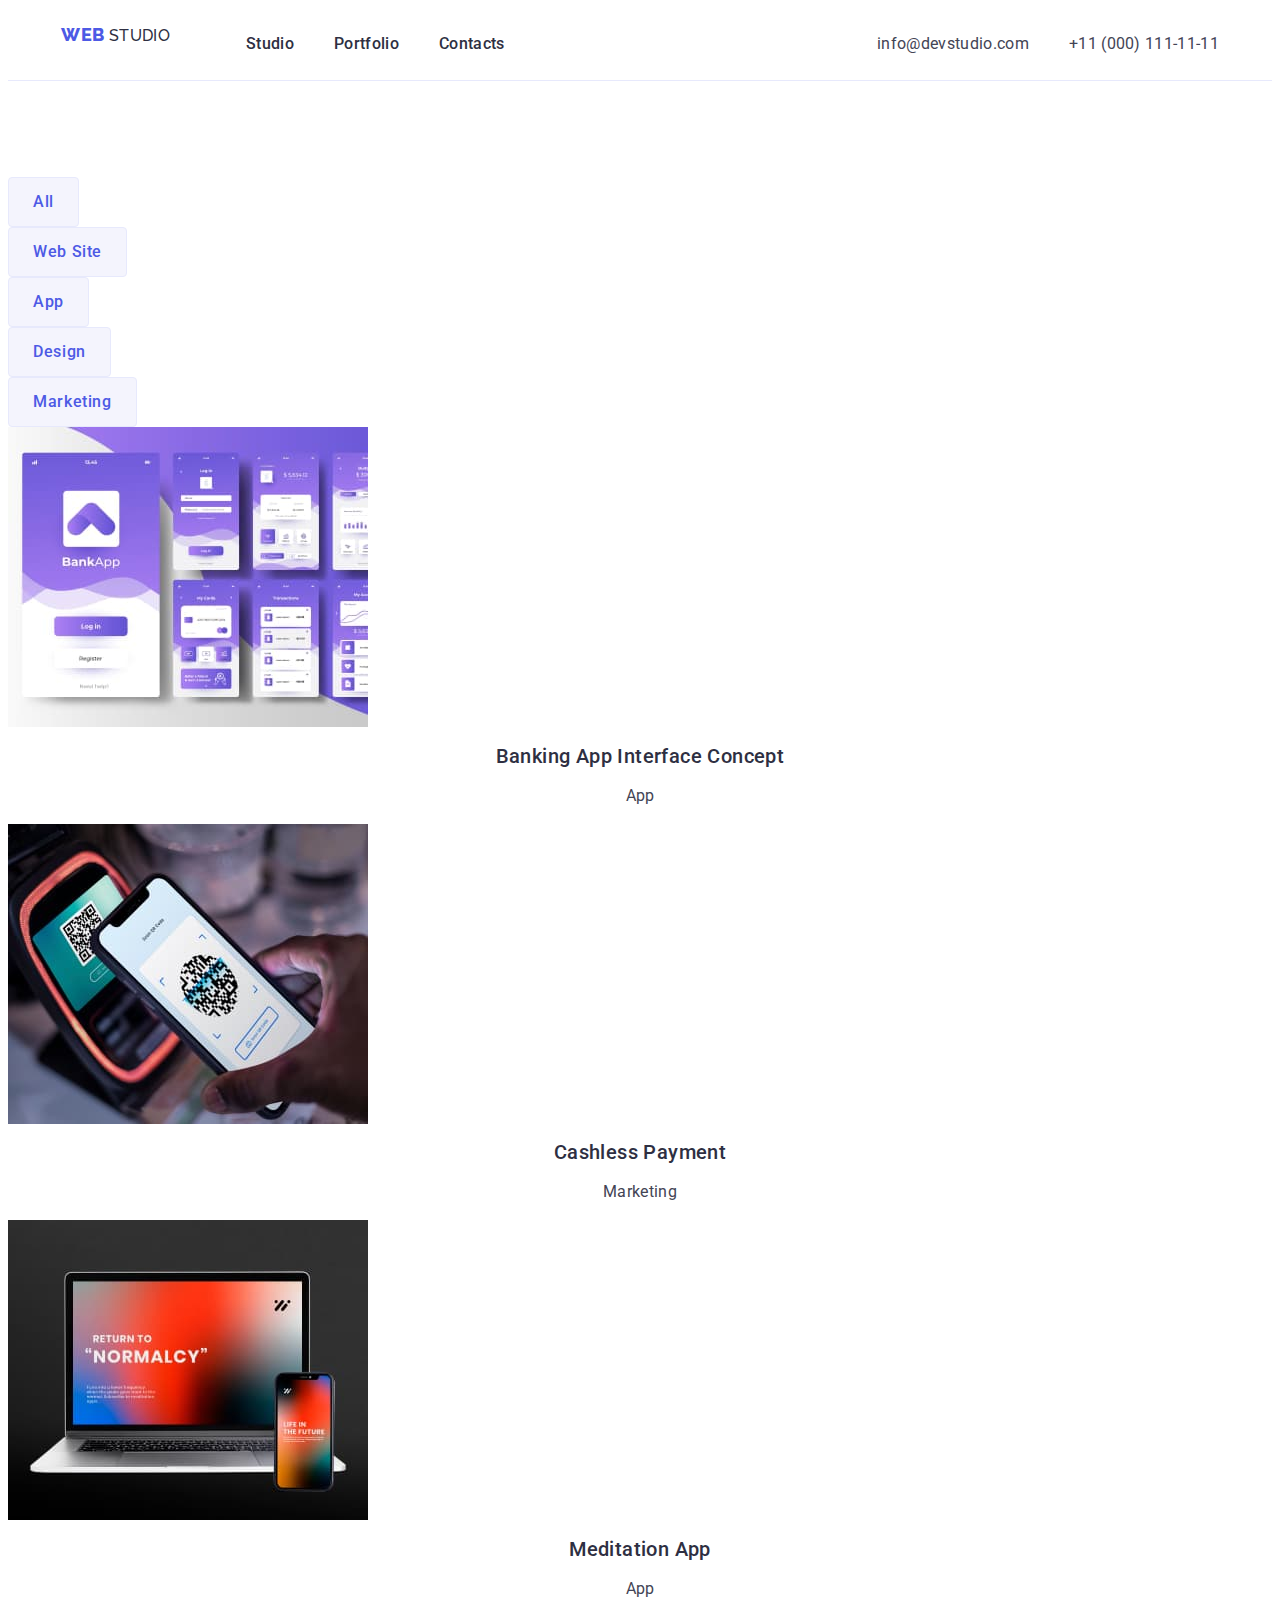
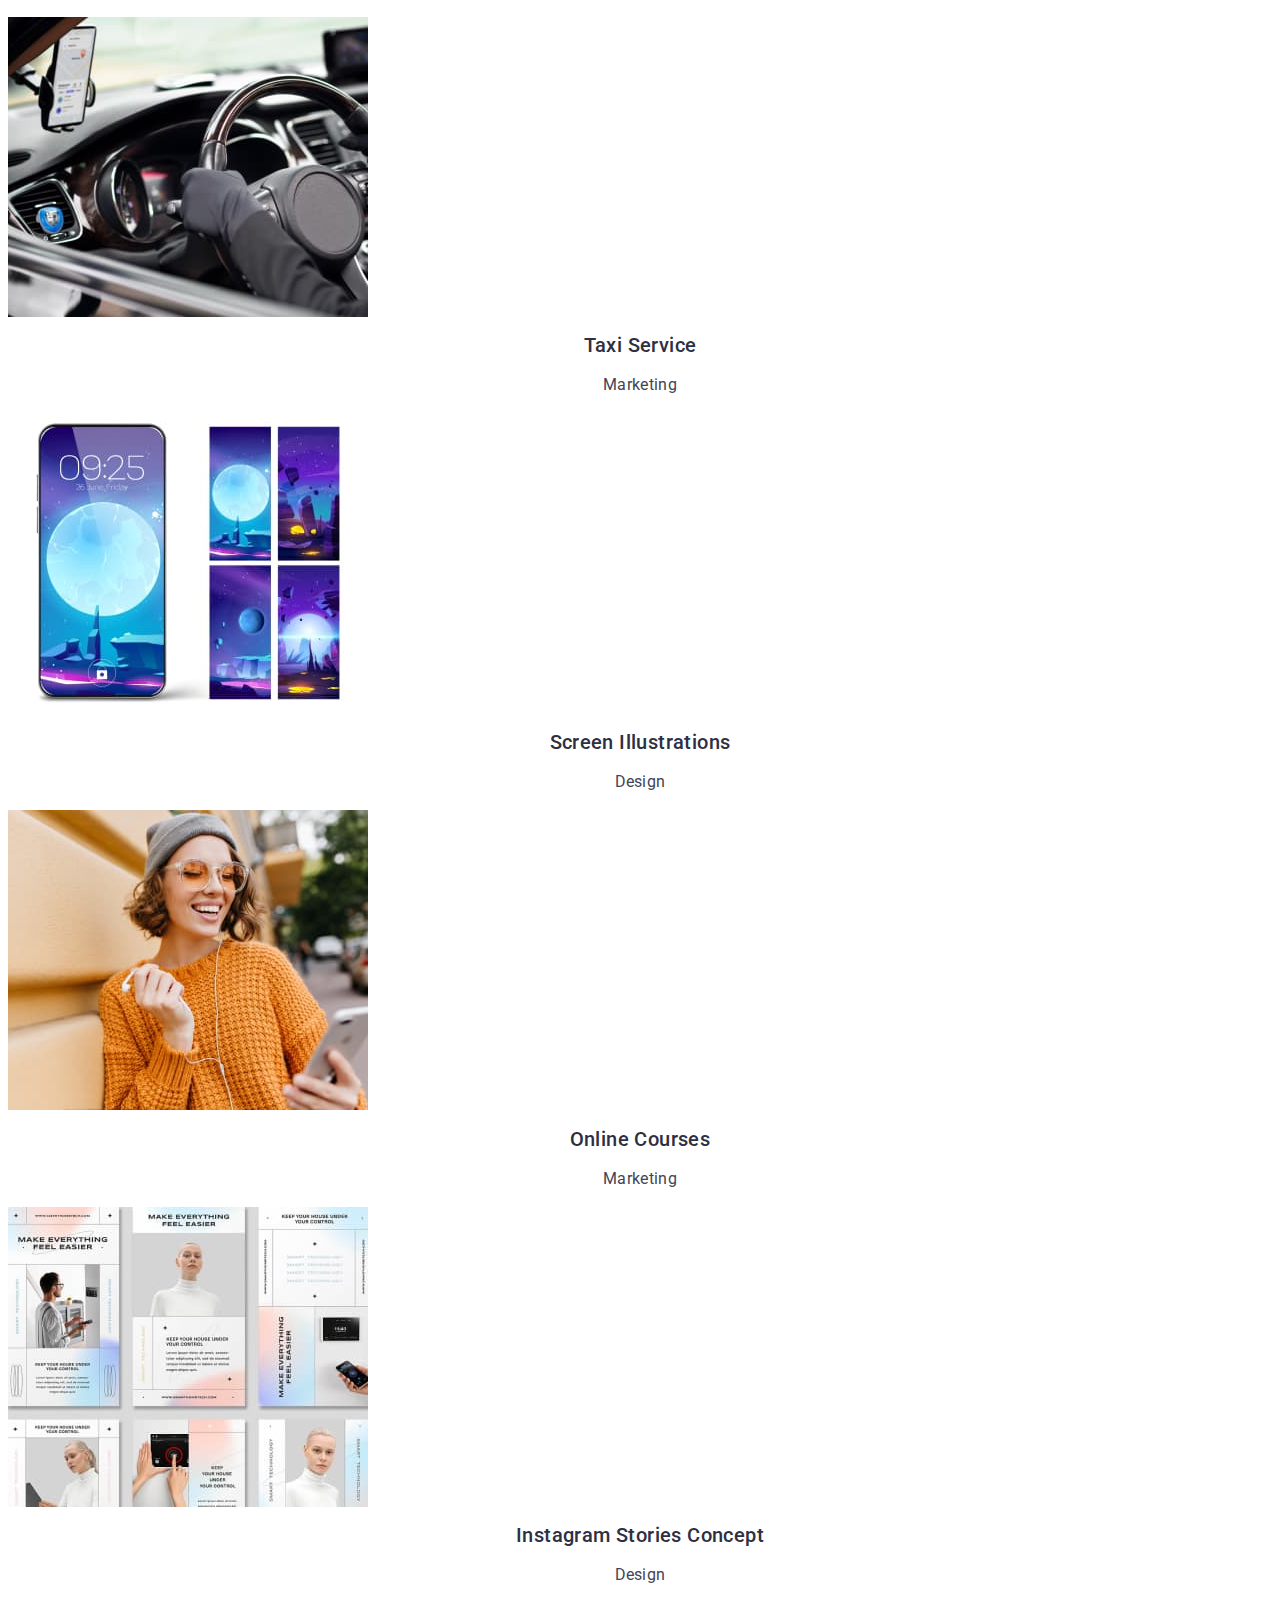
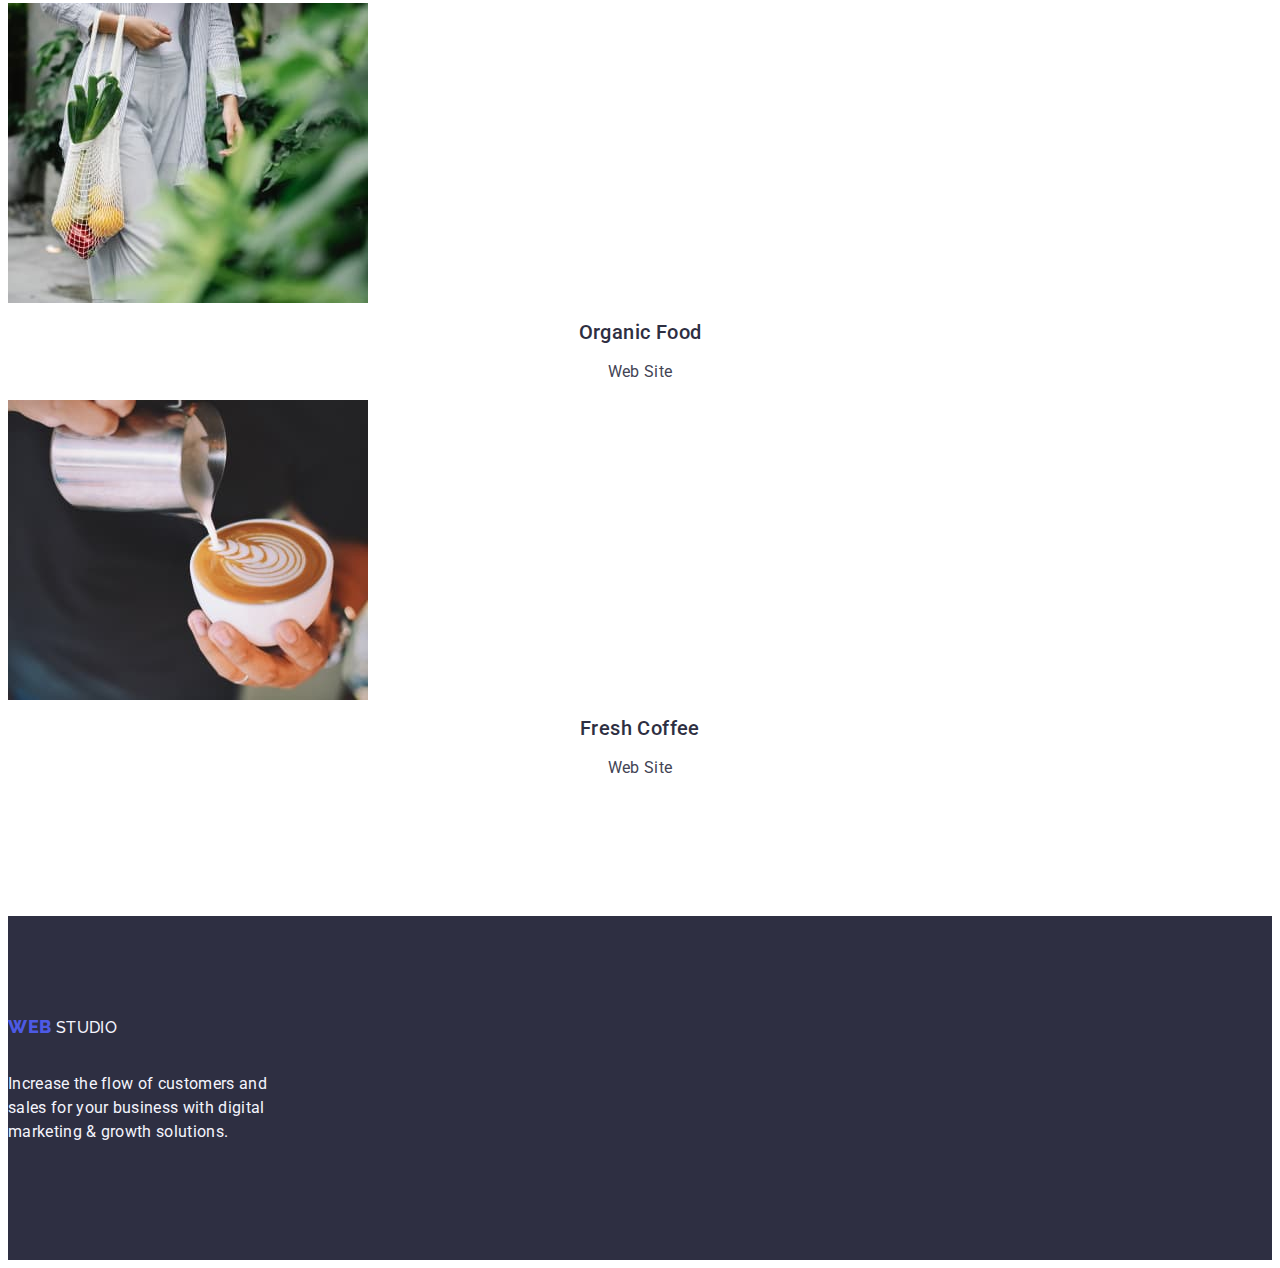
==== portfolio.html @ 2ec4ec60 "4" ====
<!DOCTYPE html>
<html lang="en">

<head>
    <meta charset="UTF-8">
    <meta name="viewport" content="width=device-width, initial-scale=1.0">
    <title>WebStudio</title>
    <link rel="preconnect" href="https://fonts.googleapis.com">
    <link rel="preconnect" href="https://fonts.gstatic.com" crossorigin>
    <link
        href="https://fonts.googleapis.com/css2?family=Raleway:wght@800&family=Roboto:wght@400;500;700;900&display=swap"
        rel="stylesheet">
        <link rel="stylesheet" href="https://cdnjs.cloudflare.com/ajax/libs/modern-normalize/2.0.0/modern-normalize.min.css"
            integrity="sha512-4xo8blKMVCiXpTaLzQSLSw3KFOVPWhm/TRtuPVc4WG6kUgjH6J03IBuG7JZPkcWMxJ5huwaBpOpnwYElP/m6wg=="
            crossorigin="anonymous" referrerpolicy="no-referrer" />
    <link rel="stylesheet" href="./css/styles.css">


</head>

<body>
<header class="header">
    <div class="div-container container">
        <nav class="header-nav">

            <a class="header-logo link" href="./index.html">Web
                <span class="studio">Studio</span>
            </a>

            <ul class="header-nav-mod list">
                <li class="header-nav-one">
                    <a class="header-ads link" href="./index.html">Studio</a>
                </li>
                <li class="header-nav-one">
                    <a class="header-ads link" href="./portfolio.html">Portfolio</a>
                </li>

                <li class="header-nav-one">
                    <a class="header-ads link" href="">Contacts</a>
                </li>
            </ul>
        </nav>

        <address class="header-address">
            <ul class="address-ul list">
                <li class="header-nav-mod list"><a class="contact link"
                        href="mailto:info@devstudio.com">info@devstudio.com</a>
                </li>
                <li class="header-nav-mod list"><a class="contact link" href="tel:+110001111111">+11 (000) 111-11-11</a>
                </li>
            </ul>
        </address>
    </div>
</header>
    <main>
        <section class="main-section">
            <div>
            <h1 class="visually-hidden">portfolio</h1>
            <ul class="section-ul-port list">
                <li><button  class="section-portfolio list" type="button">All</button></li>
                <li><button  class="section-portfolio list" type="button">Web Site</button></li>
                <li><button  class="section-portfolio list" type="button">App</button></li>
                <li><button  class="section-portfolio list" type="button">Design</button></li>
                <li><button  class="section-portfolio list" type="button">Marketing</button></li>
            </ul>
            <ul class="portfolio-ul-img list">
                <li class="portfolio-li">
                    <a class="portfolio-img-a link" href="#">
                        <img src="./images/BankingAppInterfaceConcept.jpg" alt="Banking App Interface Concept" width="360" height="300">
                        <h2 class="section-h-three">Banking App Interface Concept</h2>
                        <p class="section-p">App</p>
                    </a>
                </li>
                <li>
                    <a class="portfolio-img-a link" href="#">
                        <img src="./images/CashlessPayment.jpg" alt="Cashless Payment" width="360" height="300">
                        <h2 class="section-h-three">Cashless Payment</h2>
                        <p class="section-p">Marketing</p>
                    </a>
                </li>
                <li class="portfolio-li">
                    <a class="portfolio-img-a link" href="#">
                        <img src="./images/MeditaionApp.jpg" alt="Meditaion App" width="360" height="300">
                        <h2 class="section-h-three">Meditation App</h2>
                        <p class="section-p">App</p>
                    </a>
                </li>
                <li class="portfolio-li">
                    <a class="portfolio-img-a link" href="#">
                        <img src="./images/TaxiService.jpg" alt="Taxi Service" width="360" height="300">
                        <h2 class="section-h-three">Taxi Service</h2>
                        <p class="section-p">Marketing</p>
                    </a>
                </li>
                <li class="portfolio-li">
                    <a class="portfolio-img-a link" href="#">
                        <img src="./images/ScreenIllustrations.jpg" alt="Screen Illustrations" width="360" height="300">
                        <h2  class="section-h-three">Screen Illustrations</h2>
                        <p class="section-p">Design</p>
                    </a>
                </li>
                <li class="portfolio-li">
                    <a class="portfolio-img-a link" href="#">
                        <img src="./images/OnlineCourses.jpg" alt="Online Courses" width="360" height="300">
                        <h2 class="section-h-three">Online Courses</h2>
                        <p class="section-p">Marketing</p>
                    </a>
                </li>
                <li class="portfolio-li">
                    <a class="portfolio-img-a link" href="#">
                        <img src="./images/InstagramStoriesConcept.jpg" alt="Instagram Stories Concept" width="360" height="300">
                        <h2 class="section-h-three">Instagram Stories Concept</h2>
                        <p class="section-p">Design</p>
                    </a>
                </li>
                <li class="portfolio-li">
                    <a class="portfolio-img-a link" href="#">
                        <img src="./images/OrganicFood.jpg" alt="Organic Food" width="360" height="300">
                        <h2 class="section-h-three">Organic Food</h2>
                        <p class="section-p">Web Site</p>
                    </a>
                </li>
                <li class="portfolio-li">
                    <a class="portfolio-img-a link" href="#">
                        <img src="./images/FreshCoffee.jpg" alt="Fresh Coffee" width="360" height="300">
                        <h2 class="section-h-three">Fresh Coffee</h2>
                        <p class="section-p">Web Site</p>
                    </a>
                </li>
            </ul>
            </div>
        </section>
    </main>
<footer class="footer-one">
    <a class="header-logo  link" href="./index.html">Web
        <span class="footer-span">Studio</span>
       
    </a>


    <p class="footer-p">Increase the flow of customers and sales for your business with digital marketing & growth
        solutions.</p>



</footer>
    
</body>
</html>
---- css/styles.css ----
:root  {
    --brand-color: #2e2f42;
    --section-hover-focus: #404bbf;
    
}
img{
    display: block;
}

body{
    font-family: "Roboto", sans-serif;
    color: #434455;
    background-color: #ffffff;
}
.header {
    border-bottom: 1px solid #e7e9fc;
   
}
li{
    margin-right: 0;
}
.list{
    list-style: none;
    margin: 0;
    padding: 0;

}
.section-ul-one{
    display: flex;
    gap: 24px;
   
}
.item{
   width:calc((100% - 72px) / 4);
}
.container{
    width: 1158px;
        margin: 0 auto;
        padding: 0 15px;

}
.div-container{
    display: flex;
    align-items: center;

    
}
.header-mod{
    gap: 24px;
    display: flex;

}
.name-div{
    padding: 32px 0;
}
.header-nav{
    display: flex;
    align-items: center;
    
}
.header-logo{ 
    font-family: "Raleway", sans-serif;
    color: #4d5ae5;
    font-weight: 800;
    font-size: 18px;
    line-height: 1.17;
    letter-spacing: 0.03em;
    text-transform: uppercase;
    text-decoration: none; 
    margin-right: 76px ;
    display: inline-block;
    margin-bottom: 16px;
}
.header-address{
    font-style: normal;
    margin-left: auto;
}
.studio{
    color:var(--brand-color);
    font-weight: 500;
    font-size: 16px;
    letter-spacing: 0.02em;
    line-height: 1.5;
    list-style: none;
    text-decoration: none;
    
    
} 
.header-nav-mod {
            list-style: none;
            display: flex;
            gap: 40px;

            
           
}
.header-ads{
        font-weight: 500;
        font-size: 16px;
        letter-spacing: 0.02em;
        line-height: 1.5;
        list-style: none;
        text-decoration: none;
        color: var(--brand-color);
        padding: 24px 0;
        display: block;

    }
    .header-ads:hover{color: var(--section-hover-focus);
    }
    .header-ads:focus{color: var(--section-hover-focus);
    }
.address-ul{
    font-style: normal;
    display: flex;
    gap: 40px;
}
.contact
{

    font-size: 16px;
    line-height: 1.5;
    letter-spacing: 0.02em;
    text-decoration: none;
    color: #434455;
    gap: 40px;
}
.contact:hover{color: var(--section-hover-focus);
}
.contact:focus{color: var(--section-hover-focus);
}

.section-one{
    background-color: var(--brand-color);
    padding: 188px 0;
}
.section-h-hiden{
    padding: 120px 0;
}
.visually-hidden {
    position: absolute;
    width: 1px;
    height: 1px;
    margin: -1px;
    border: 0;
    padding: 0;
    white-space: nowrap;
    clip-path: inset(100%);
    clip: rect(0 0 0 0);
    overflow: hidden;
}
.section-h-one{
        font-size: 56px;
          line-height: 1.07;
        text-align: center;
        letter-spacing: 0.02em;
        color: #ffffff;
        max-width: 496px;
}
.section-button{
    font-family: "Roboto", sans-serif;
    background-color: #4D5AE5;
    font-weight: 500;
    font-size: 16px;
    line-height: 1.5;
    letter-spacing: 0.04em;
    color: #ffffff;
    display: block;
    min-width: 169px;
    height: 56px;
    border: none;
    border-radius: 4px;
    cursor: pointer;
    
}
.section-button:hover{
    background-color: #404BBF;
     cursor: pointer;
}
.section-button:focus {
    background-color: #404BBF;
     cursor: pointer;
}
.section-h-three{
    font-weight: 500;
    font-size: 20px;
    line-height: 1.2;
    letter-spacing: 0.02em;
    color: var(--brand-color);
    margin-bottom: 8px;
    text-align: center;
    
    
}

.section-p{
    font-size: 16px;
    line-height: 1.5;
    letter-spacing: 0.02em;
    color: #434455;
    text-align: center;

}
.section-img-one{
    font-size: 36px;
    line-height: 1.11;
    text-align: center;
    letter-spacing: 0.02em;
    text-transform: capitalize;
    color: var(--brand-color);
    margin-bottom: 72px;
    
}
.section-doing{
   
    padding-bottom: 120px;
}
 .section-img-ul{
    display: flex;
    gap: 24px;
 }
 .img-section{
   width: calc((100% - 48px) / 3);
 }

.section-four{
    background-color: #F4F4FD;
    padding: 120px 0;
}
.section-img-two{
     background-color:#FFFFFF;
    margin-bottom: 72px;
    width: calc((100% - 72px) / 4);
    border-radius: 0px 0px 4px 4px;
    gap: 24px;
}
 .footer-one{
    background-color:var(--brand-color);
    padding: 100px 0;

 }
 
 
 
 .footer-p{
    line-height: 1.5;
    color:#F4F4FD;
    letter-spacing: 0.02em;
    max-width: 264px
 }
.section-portfolio{
    font-family: "Roboto", sans-serif;
    font-weight: 500;
    font-size: 16px;
    line-height: 1.5;
    letter-spacing: 0.04em;
    color: #4d5ae5;
    background-color: #F4F4FD;
    padding: 12px 24px;
    border: 1px solid #e7e9fc;
    border-radius: 4px;
   
    }

.section-portfolio:focus{
        color: #FFFFFF; 
        cursor: pointer;
        background-color: #404BBF;
        border: 1px solid transparent;
}

.section-portfolio:hover{
        color: #FFFFFF;
        cursor: pointer;
        background-color: #404BBF;
        border: 1px solid transparent;
}
.portfolio-ul-img{
    list-style: none;
}
.portfolio-img-a{
    text-decoration: none;
}
.footer-span{
    font-weight: 500;
    font-size: 16px;
    letter-spacing: 0.02em;
    line-height: 1.5;
    list-style: none;
    text-decoration: none;
    color: #f4f4fd;
}
.main-section{
    padding-top: 96px;
    padding-bottom: 120px;
}
.portfolio-ul-port{
display: flex;
justify-content: center;
margin-bottom: 72px;
    gap: 24px;
}
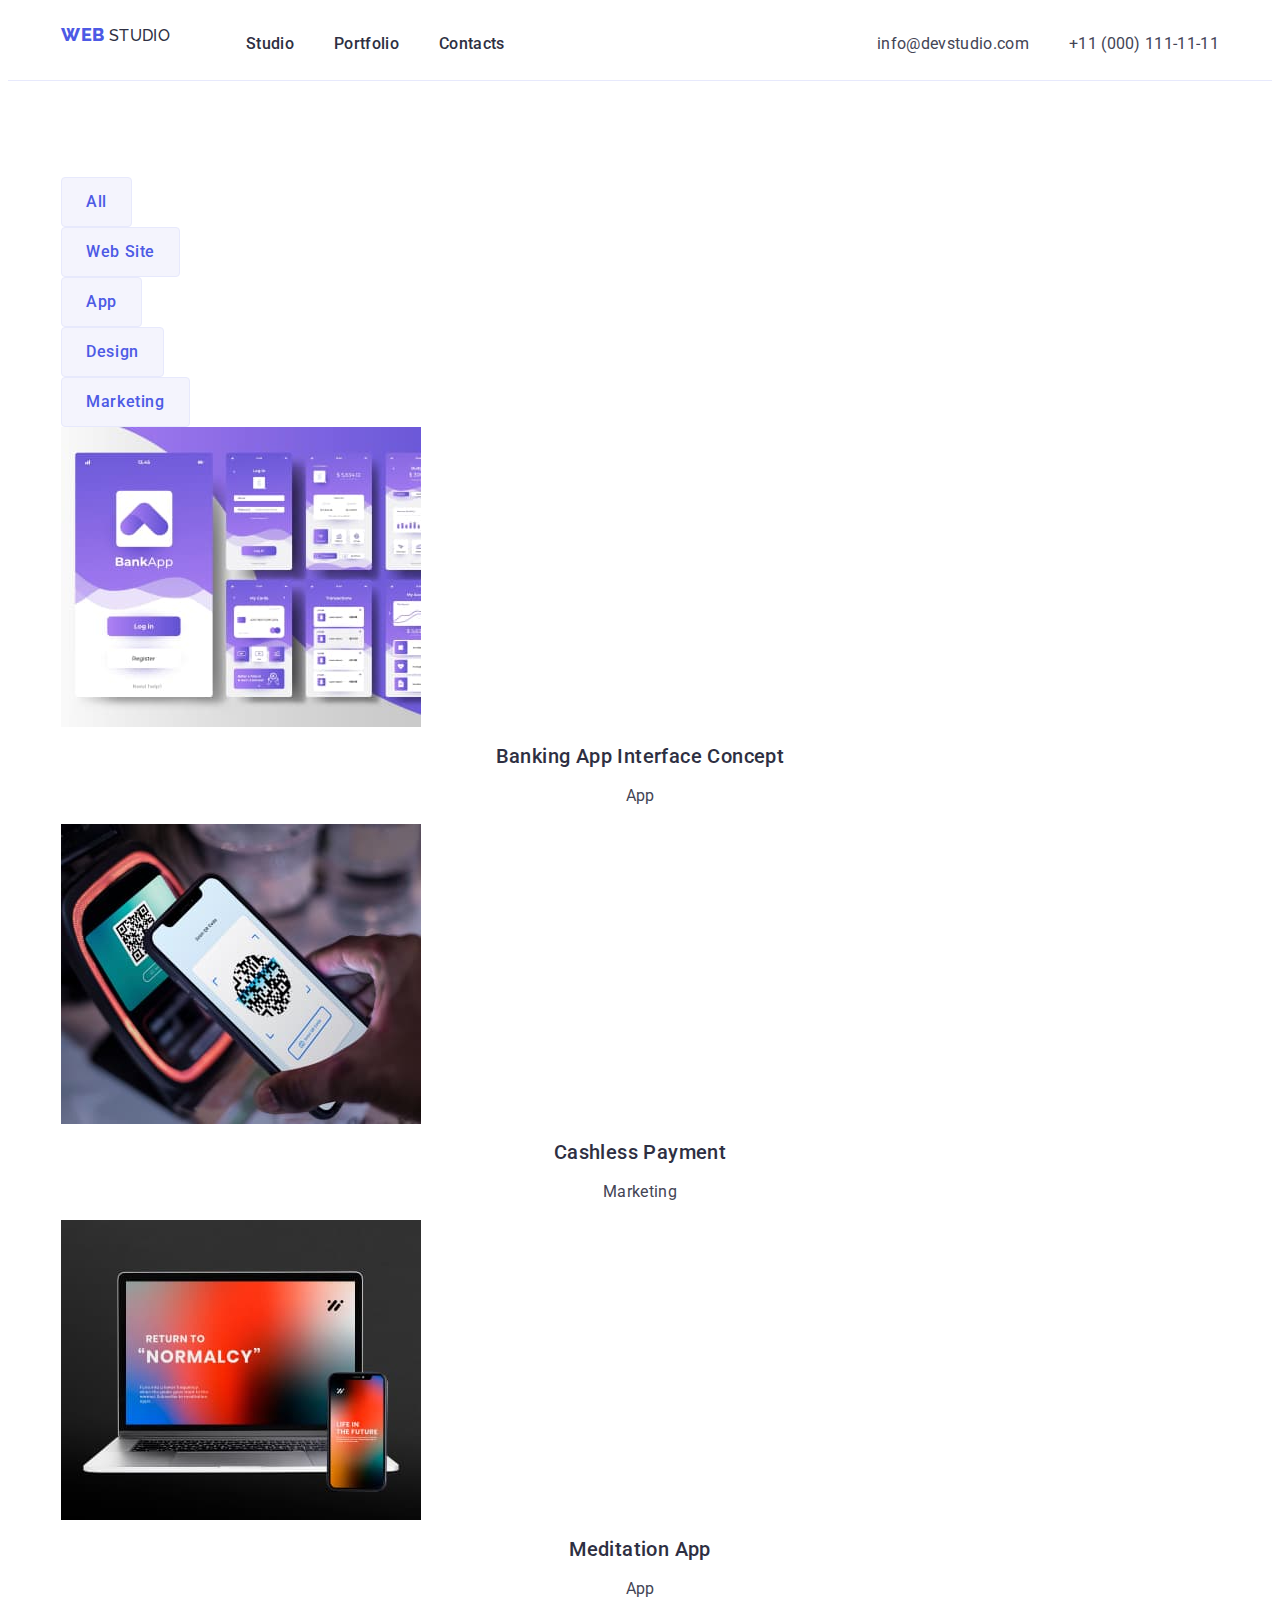
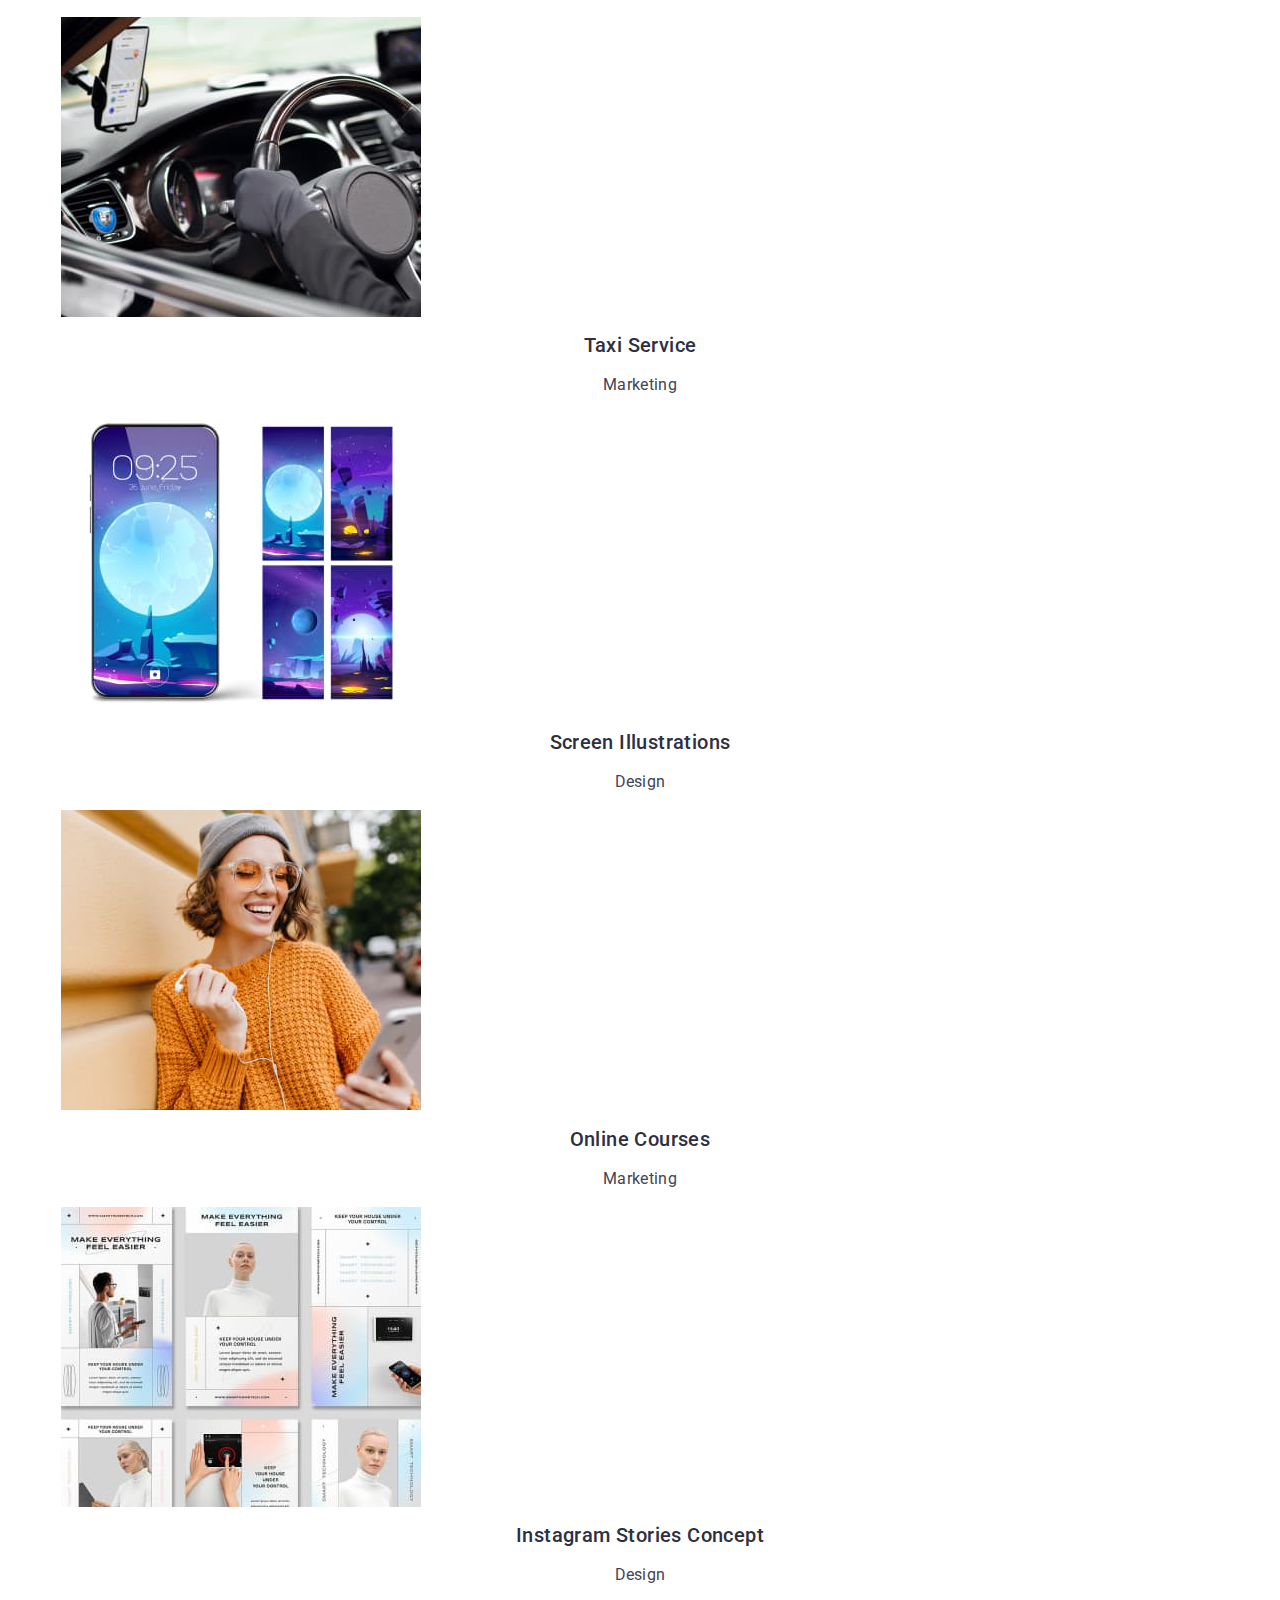
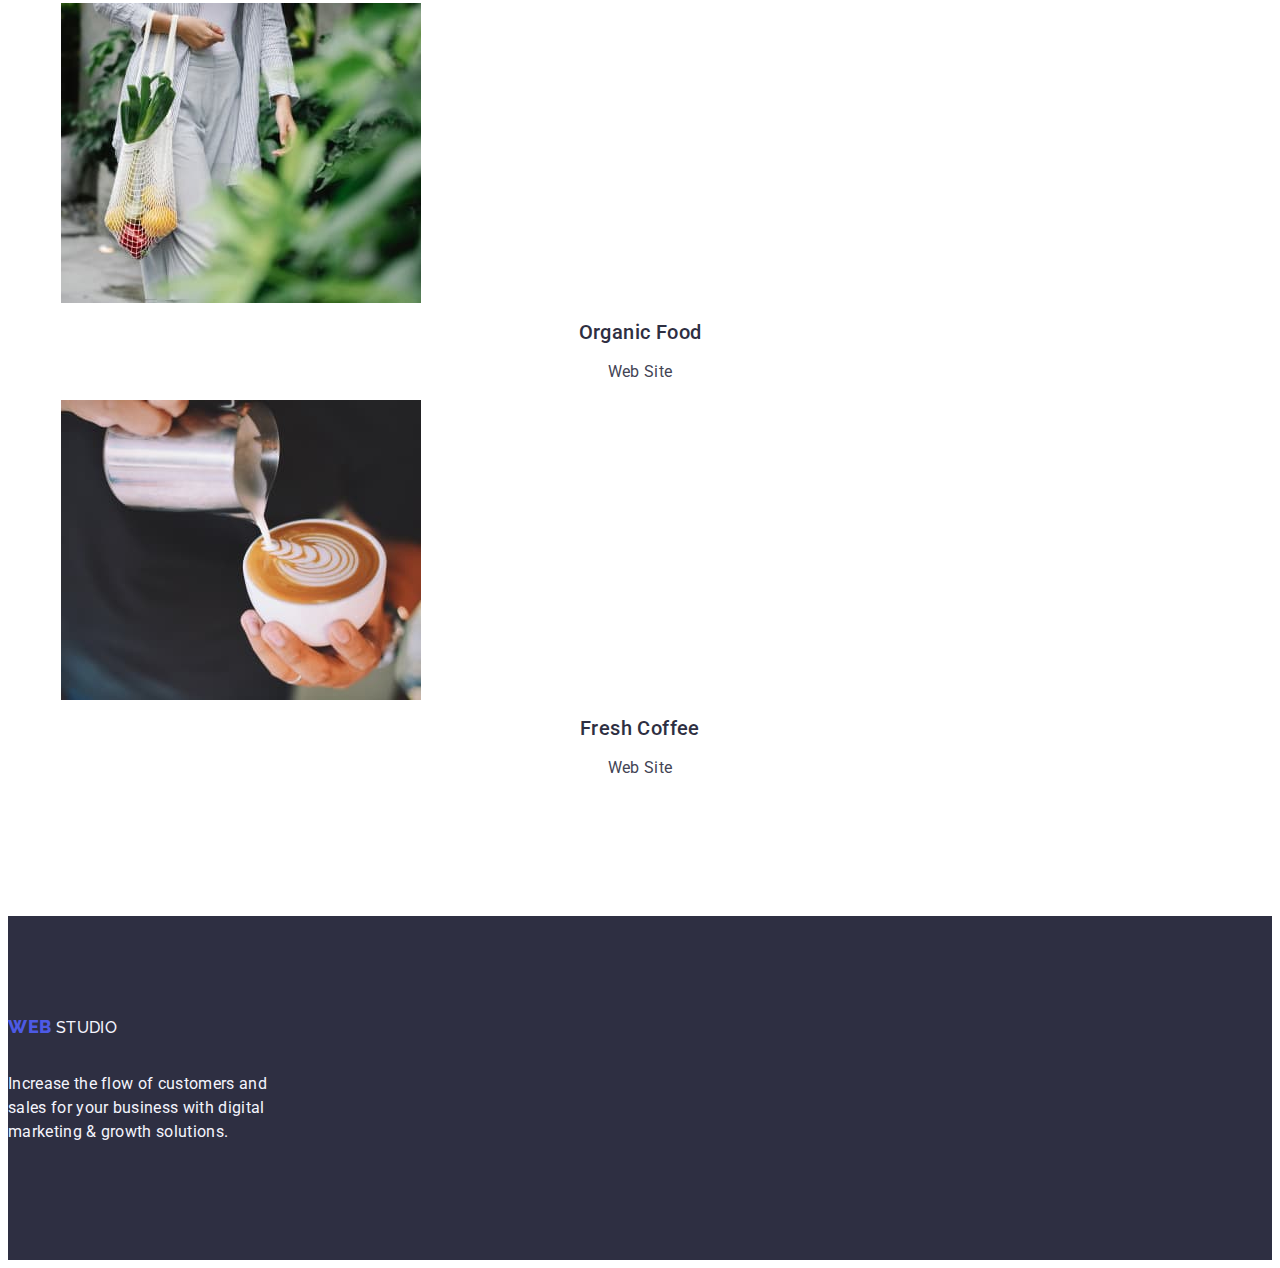
==== commit 8923ce3c: "reverd" ====
--- a/portfolio.html
+++ b/portfolio.html
@@ -54,7 +54,7 @@
 </header>
     <main>
         <section class="main-section">
-            <div>
+            <div class="container">
             <h1 class="visually-hidden">portfolio</h1>
             <ul class="section-ul-port list">
                 <li><button  class="section-portfolio list" type="button">All</button></li>
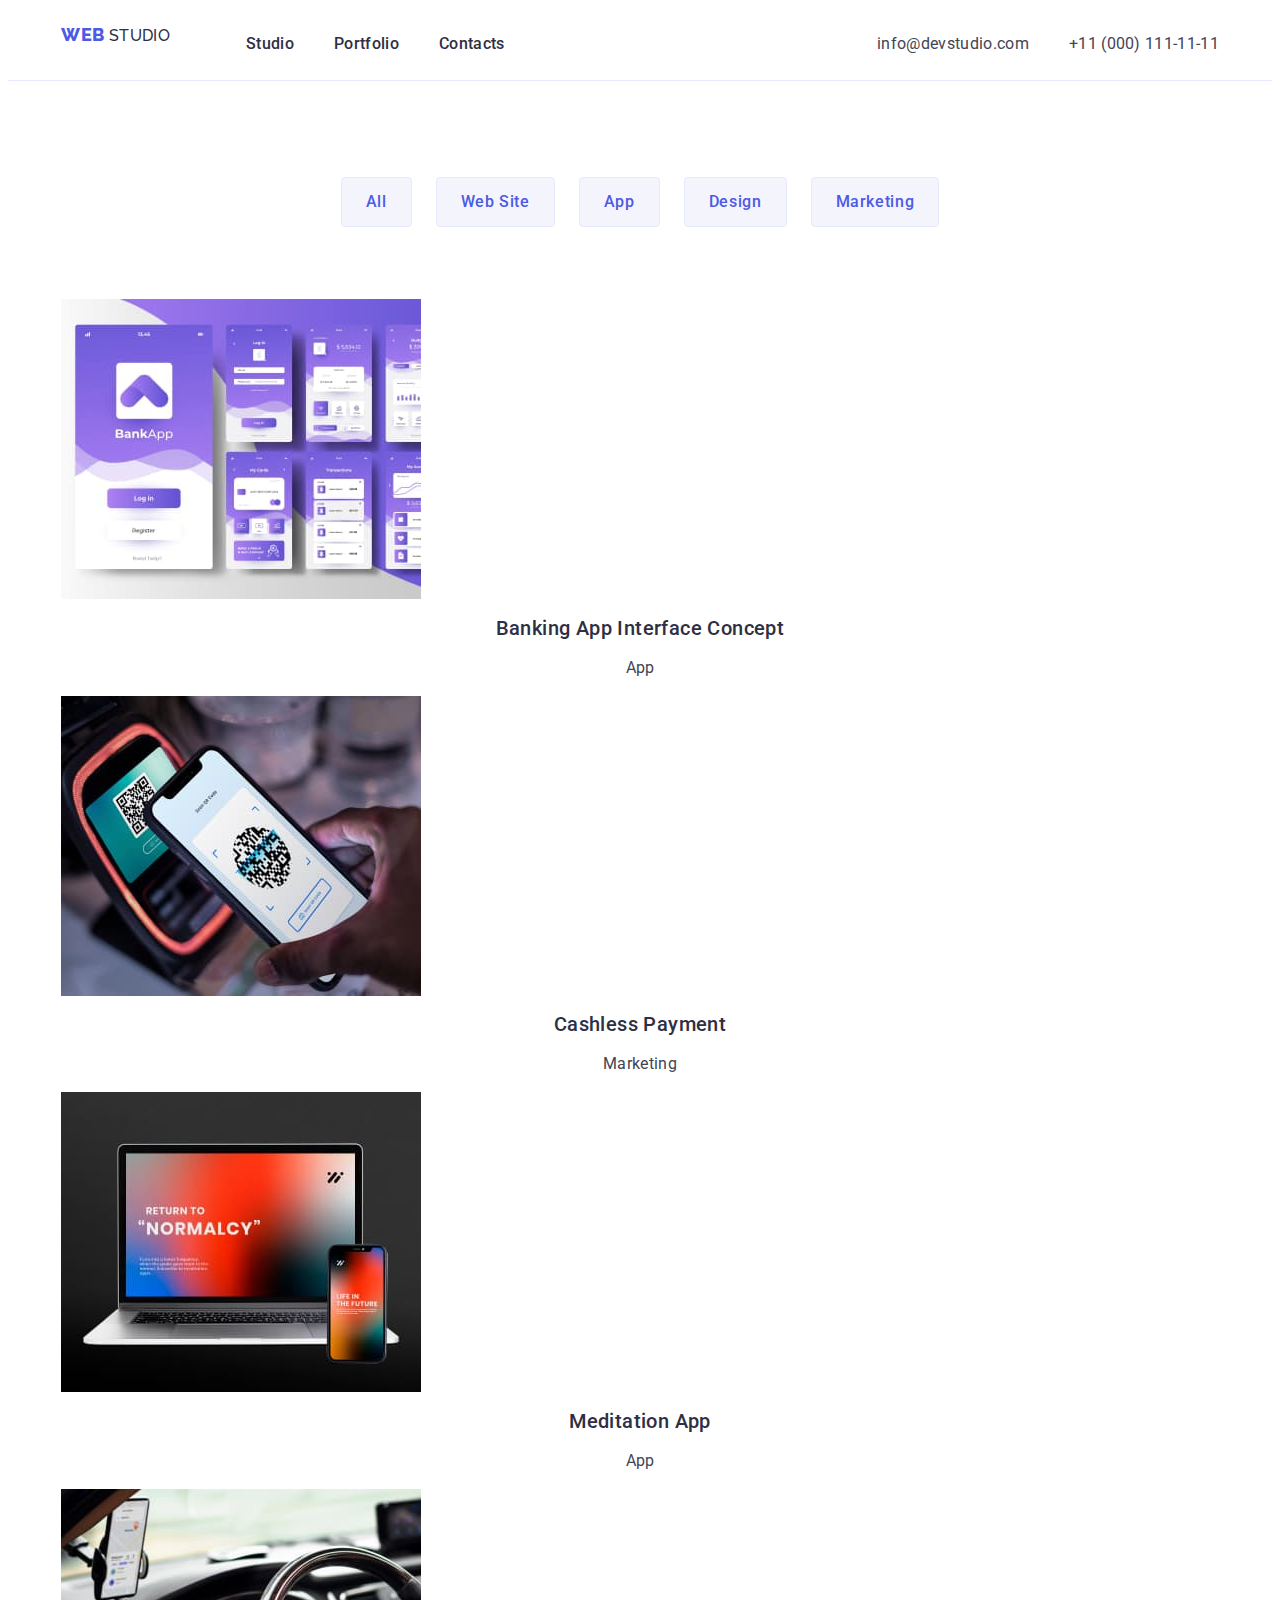
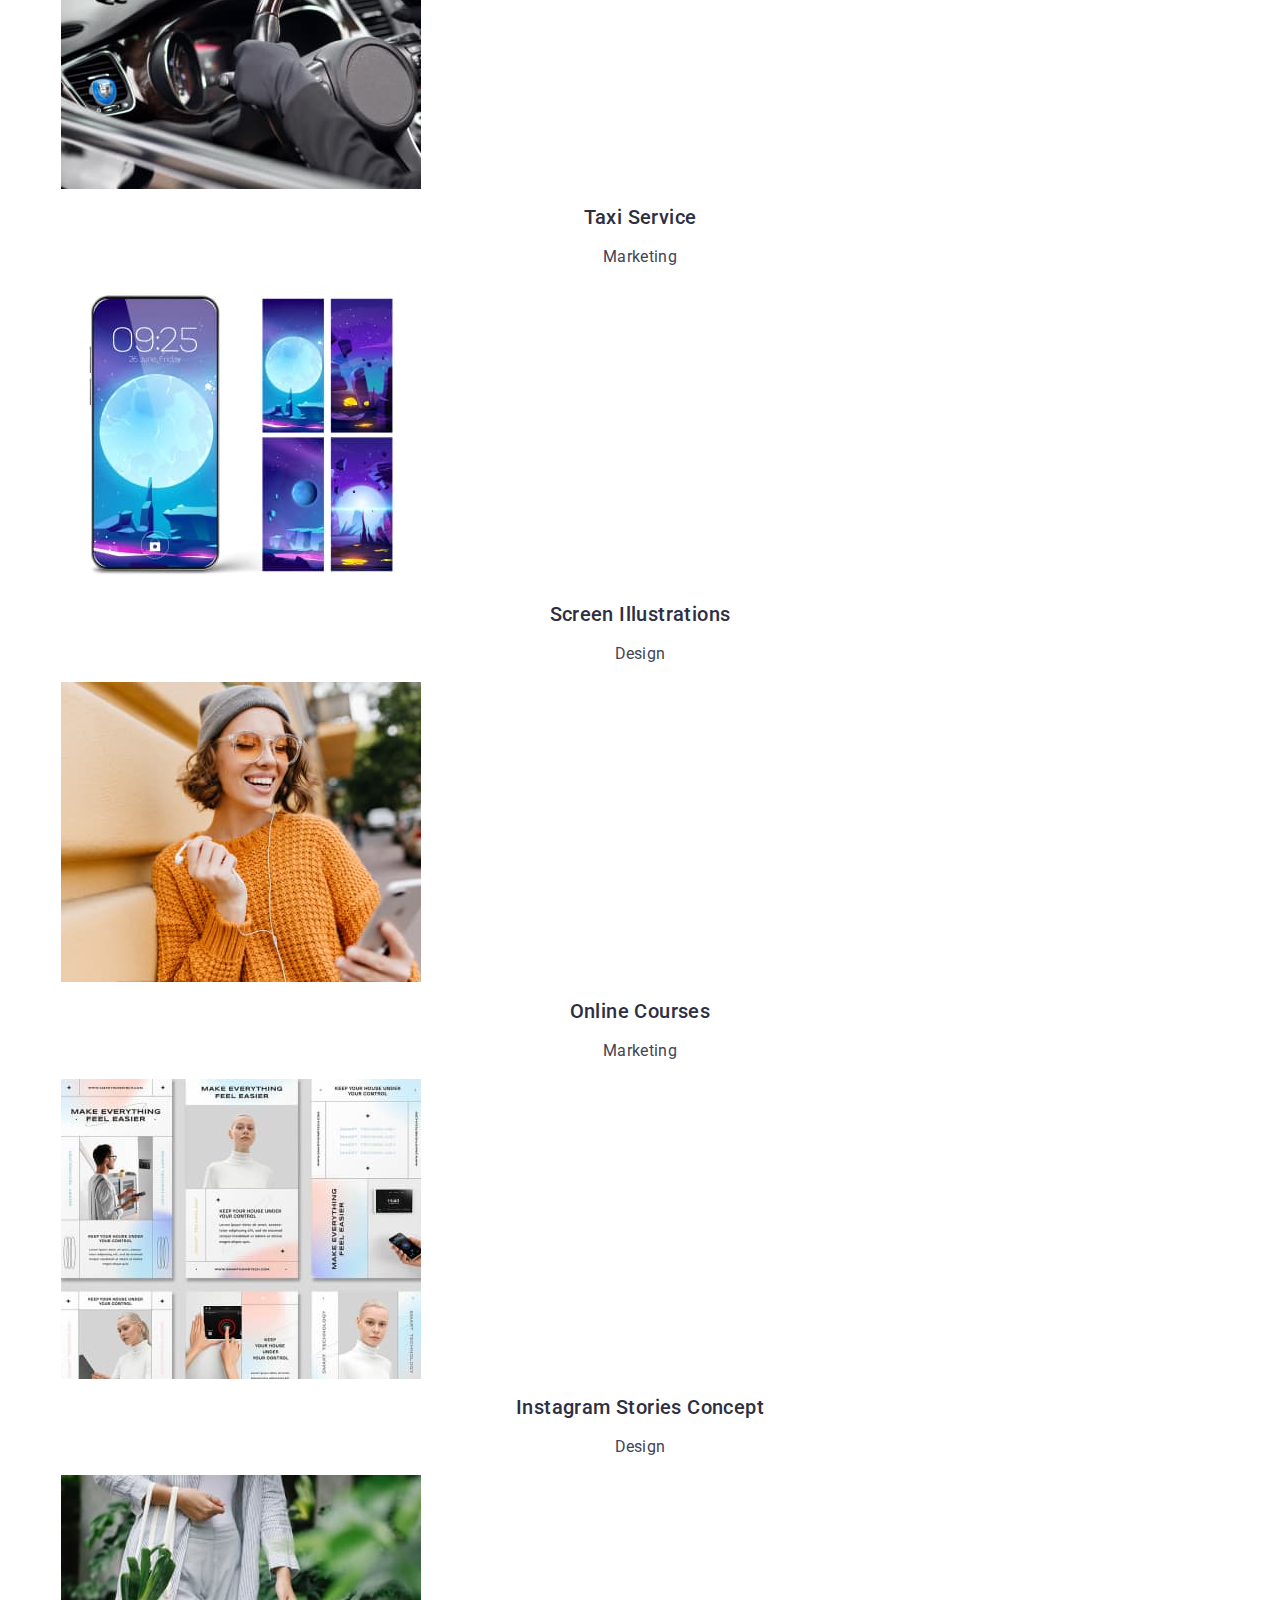
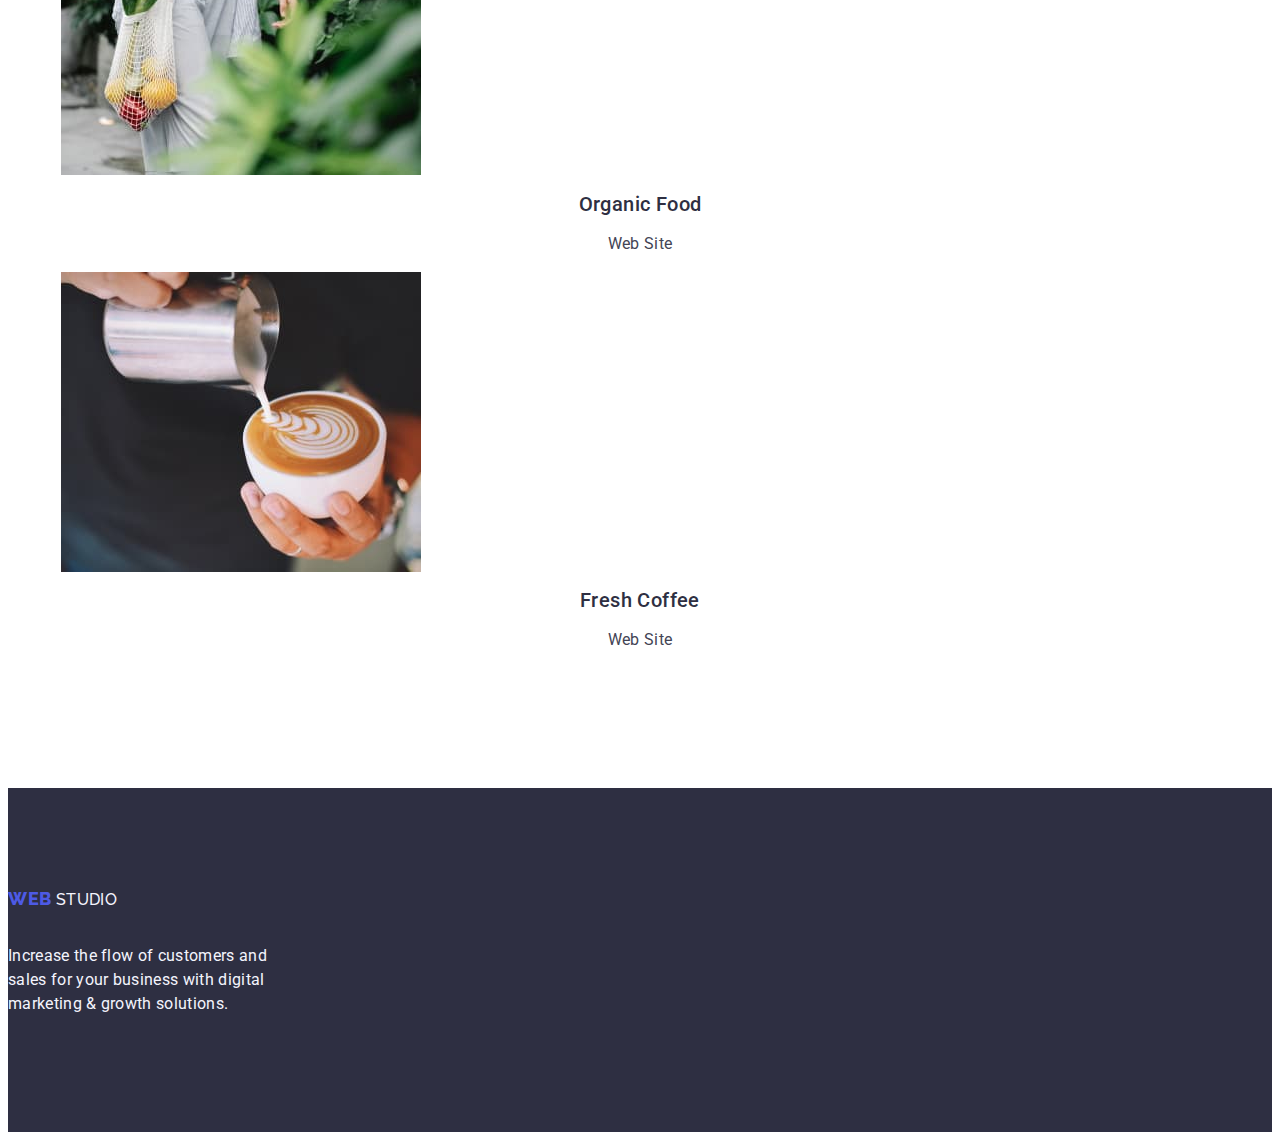
==== commit f7e720fc: "ok" ====
--- a/portfolio.html
+++ b/portfolio.html
@@ -56,7 +56,7 @@
         <section class="main-section">
             <div class="container">
             <h1 class="visually-hidden">portfolio</h1>
-            <ul class="section-ul-port list">
+            <ul class="portfolio-ul-port list">
                 <li><button  class="section-portfolio list" type="button">All</button></li>
                 <li><button  class="section-portfolio list" type="button">Web Site</button></li>
                 <li><button  class="section-portfolio list" type="button">App</button></li>
--- a/css/styles.css
+++ b/css/styles.css
@@ -275,6 +275,12 @@
         background-color: #404BBF;
         border: 1px solid transparent;
 }
+.portfolio-ul-port {
+    display: flex;
+    justify-content: center;
+    margin-bottom: 72px;
+    gap: 24px;
+}
 .portfolio-ul-img{
     list-style: none;
 }
@@ -294,11 +300,5 @@
     padding-top: 96px;
     padding-bottom: 120px;
 }
-.portfolio-ul-port{
-display: flex;
-justify-content: center;
-margin-bottom: 72px;
-    gap: 24px;
-}
-
-    
+
+    
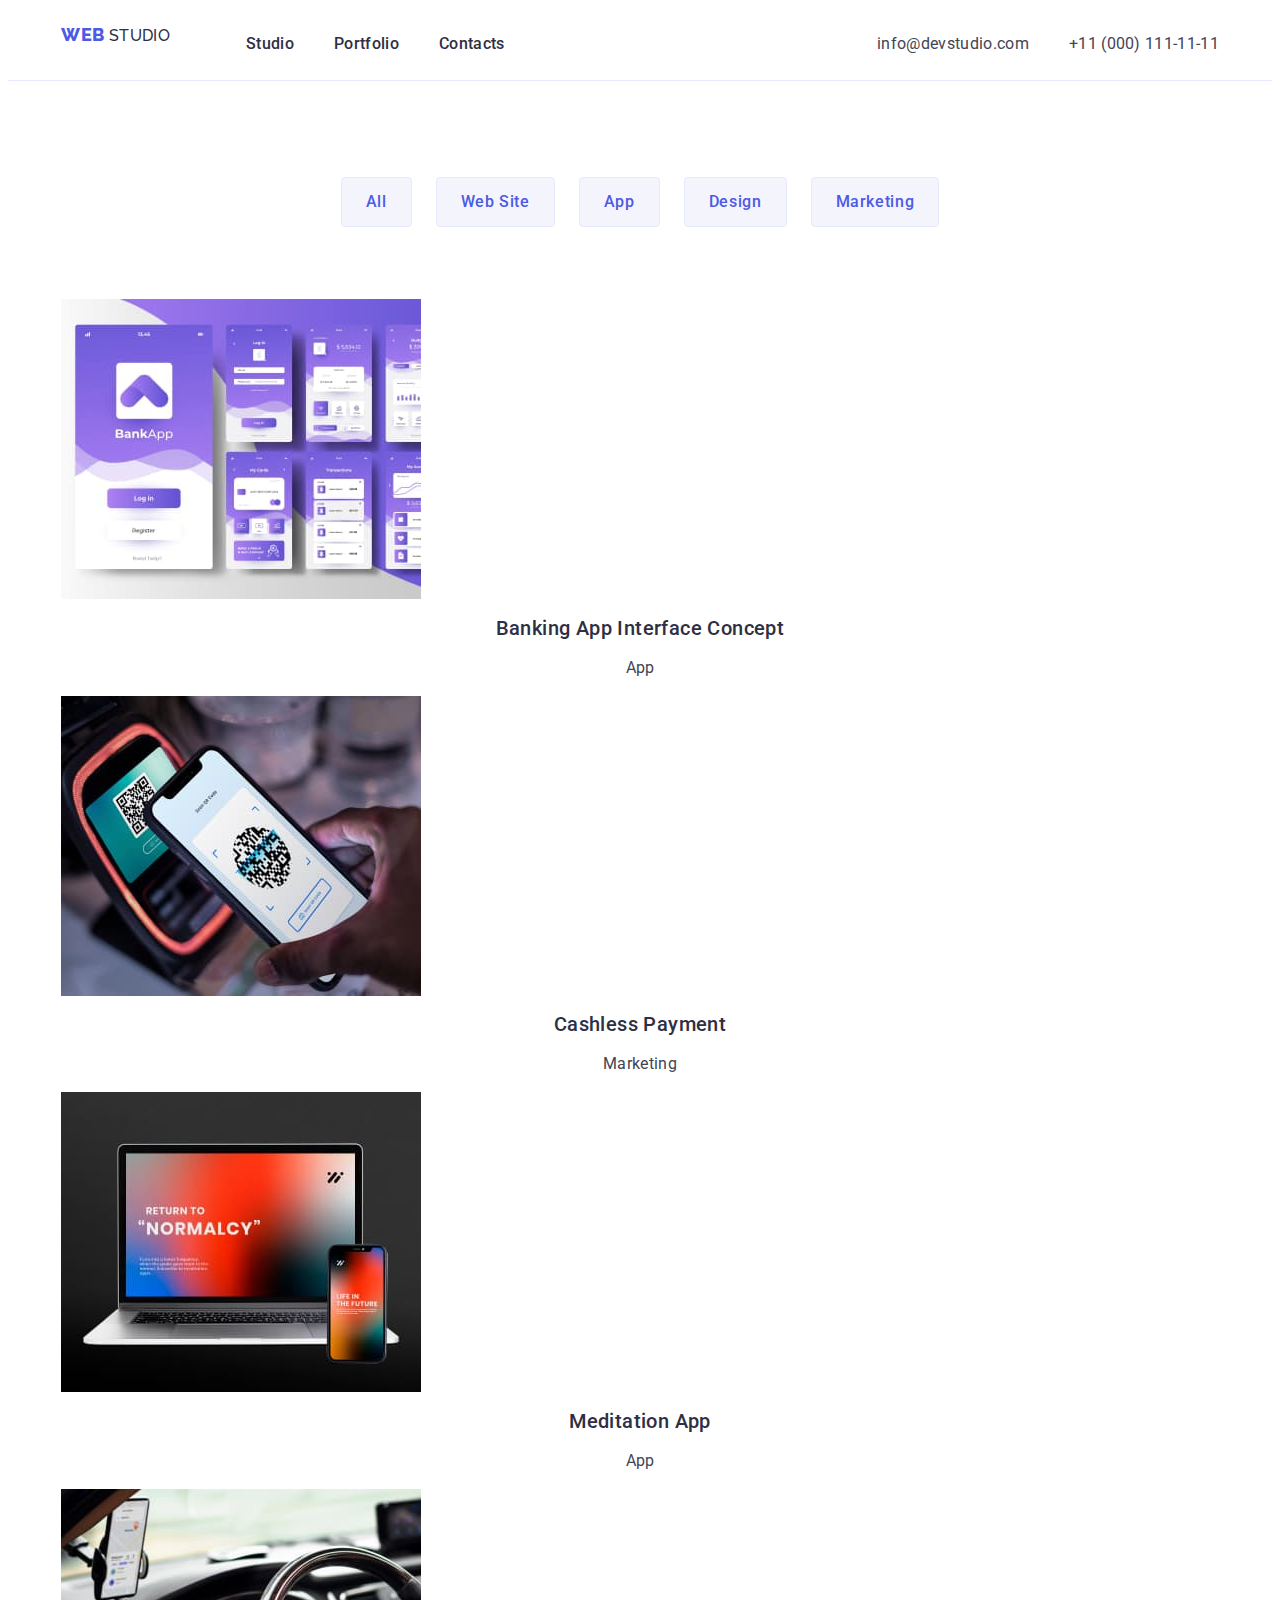
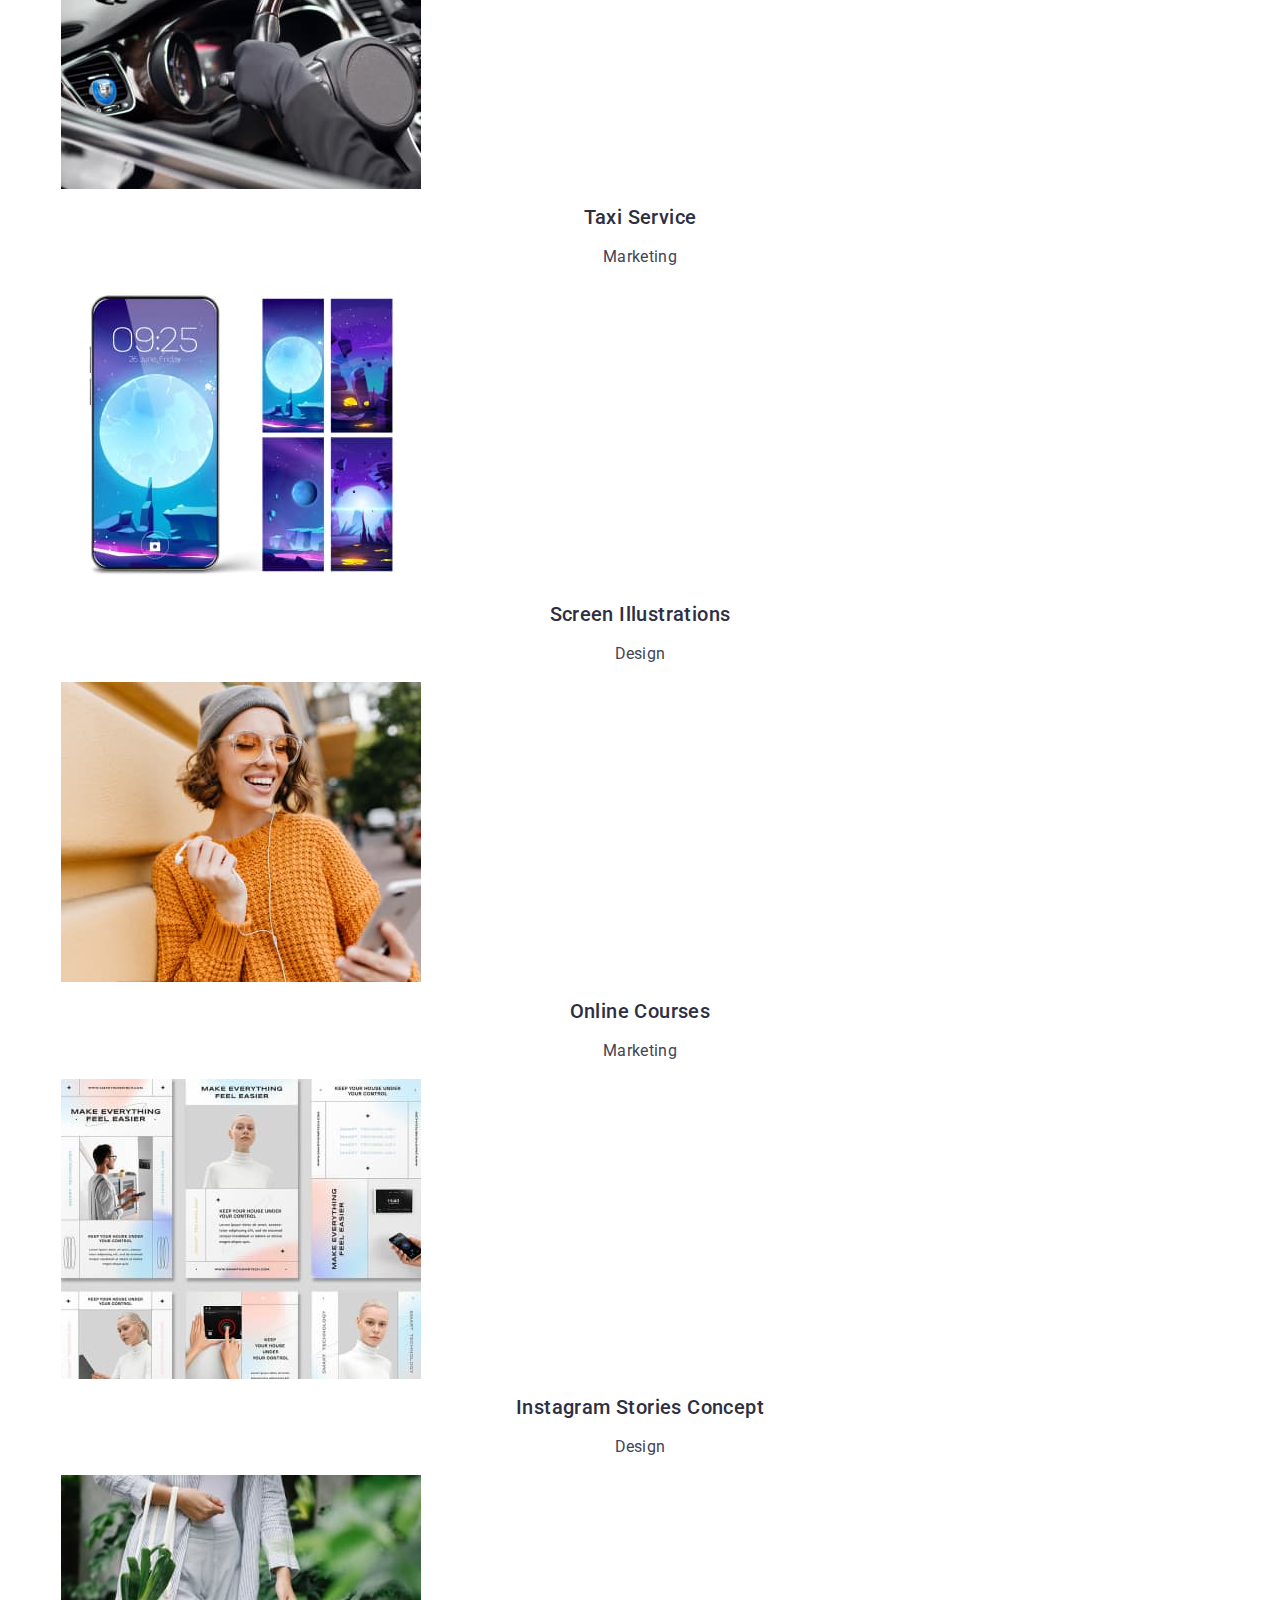
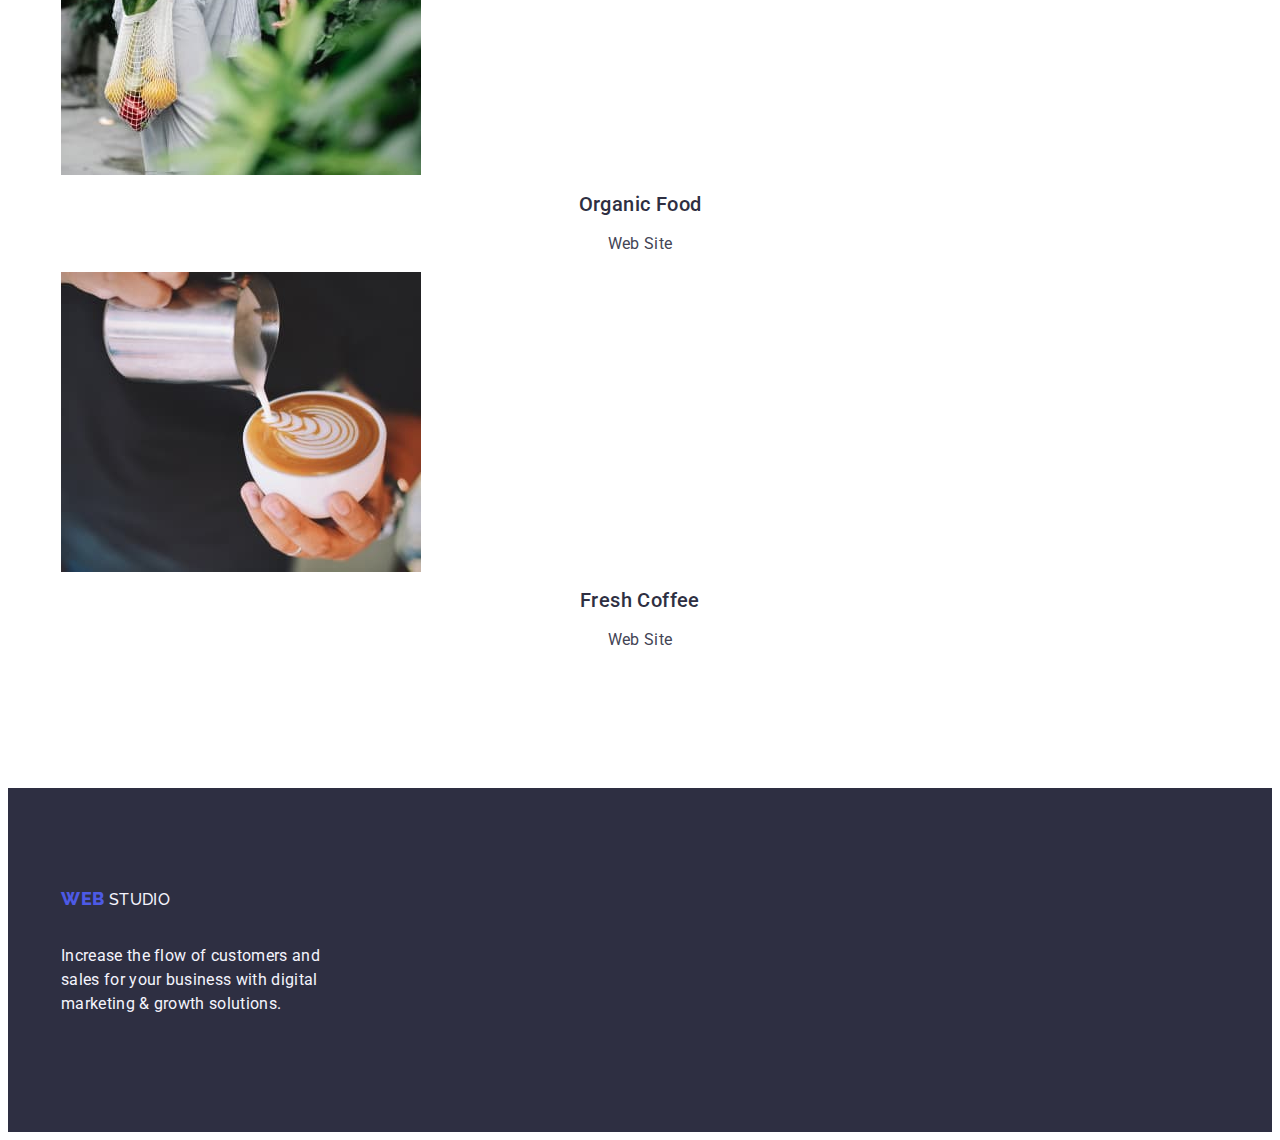
==== commit 0039e04c: "page" ====
--- a/portfolio.html
+++ b/portfolio.html
@@ -132,17 +132,18 @@
         </section>
     </main>
 <footer class="footer-one">
-    <a class="header-logo  link" href="./index.html">Web
-        <span class="footer-span">Studio</span>
-       
-    </a>
+    <div class="container">
+        <a class="header-logo  link" href="./index.html">Web
+
+            <span class="footer-span">Studio</span>
+        </a>
 
 
-    <p class="footer-p">Increase the flow of customers and sales for your business with digital marketing & growth
-        solutions.</p>
+        <p class="footer-p">Increase the flow of customers and sales for your business with digital marketing & growth
+            solutions.</p>
 
 
-
+    </div>
 </footer>
     
 </body>
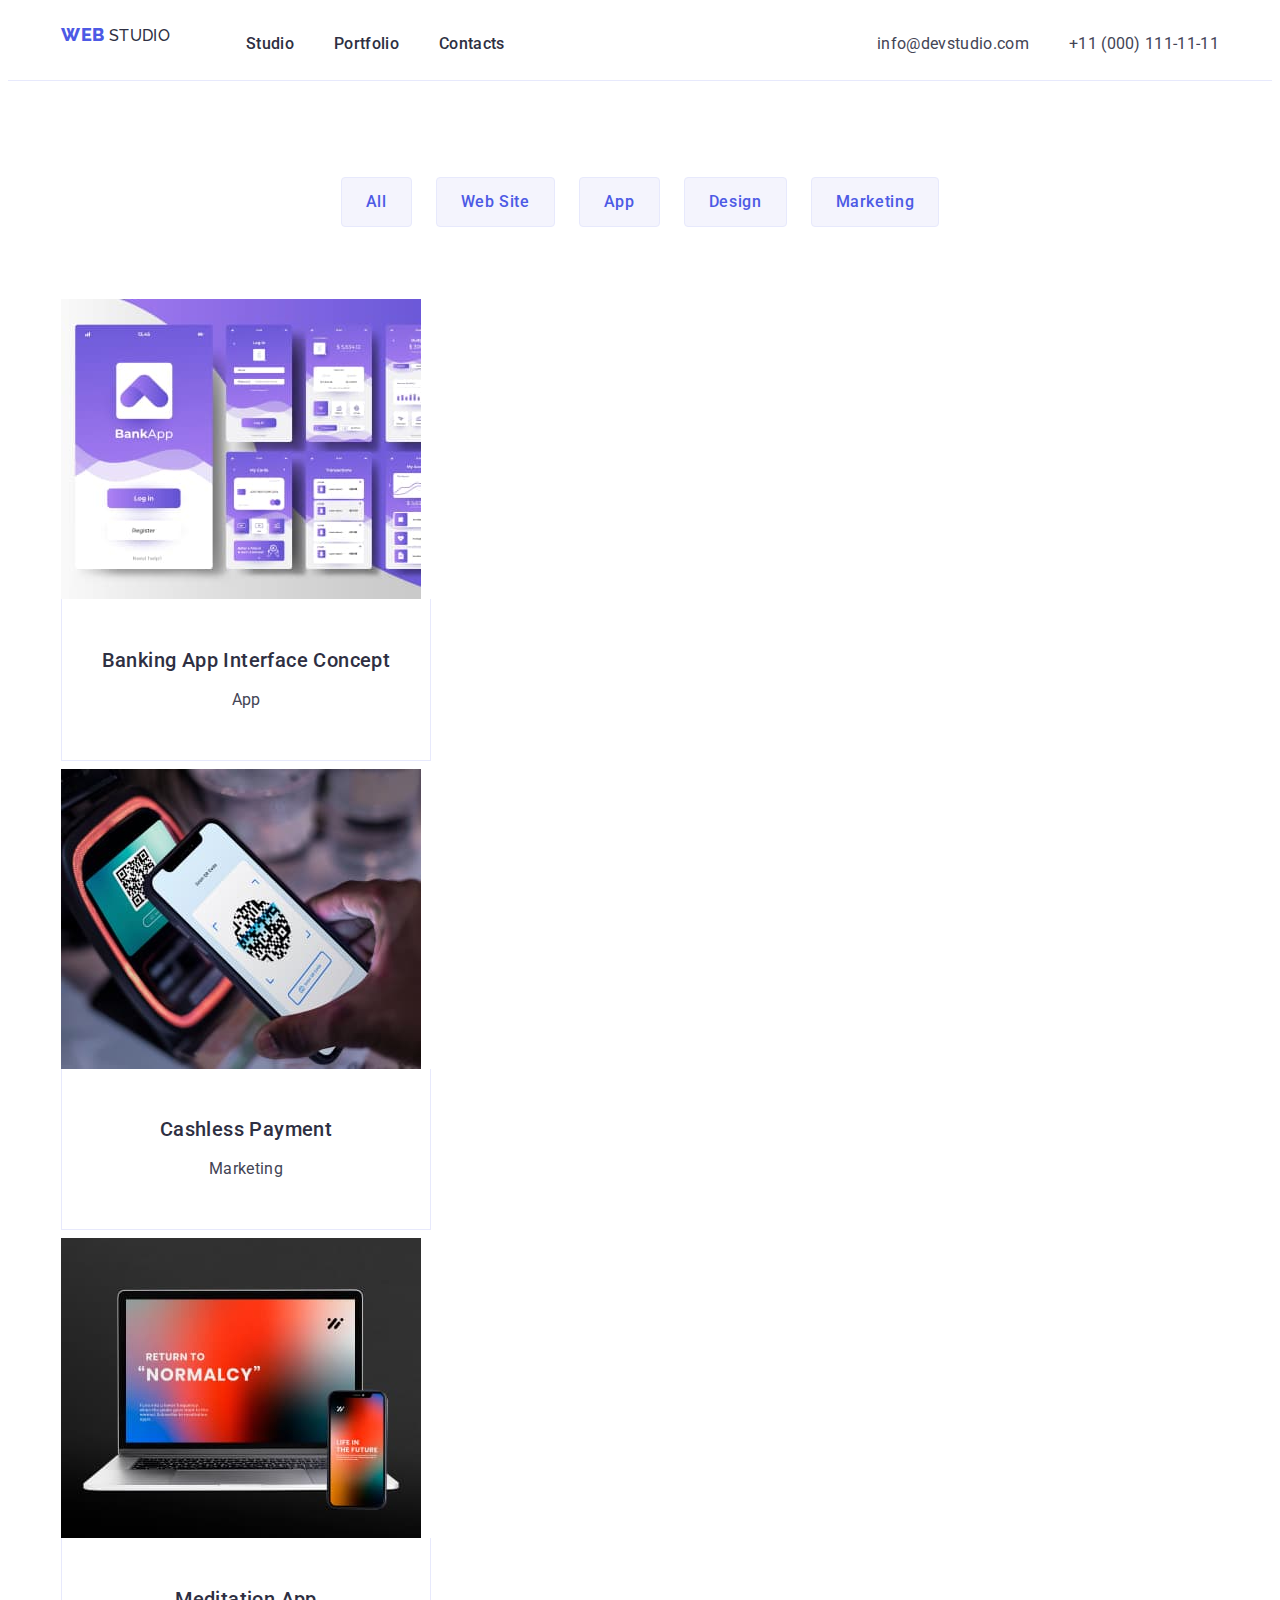
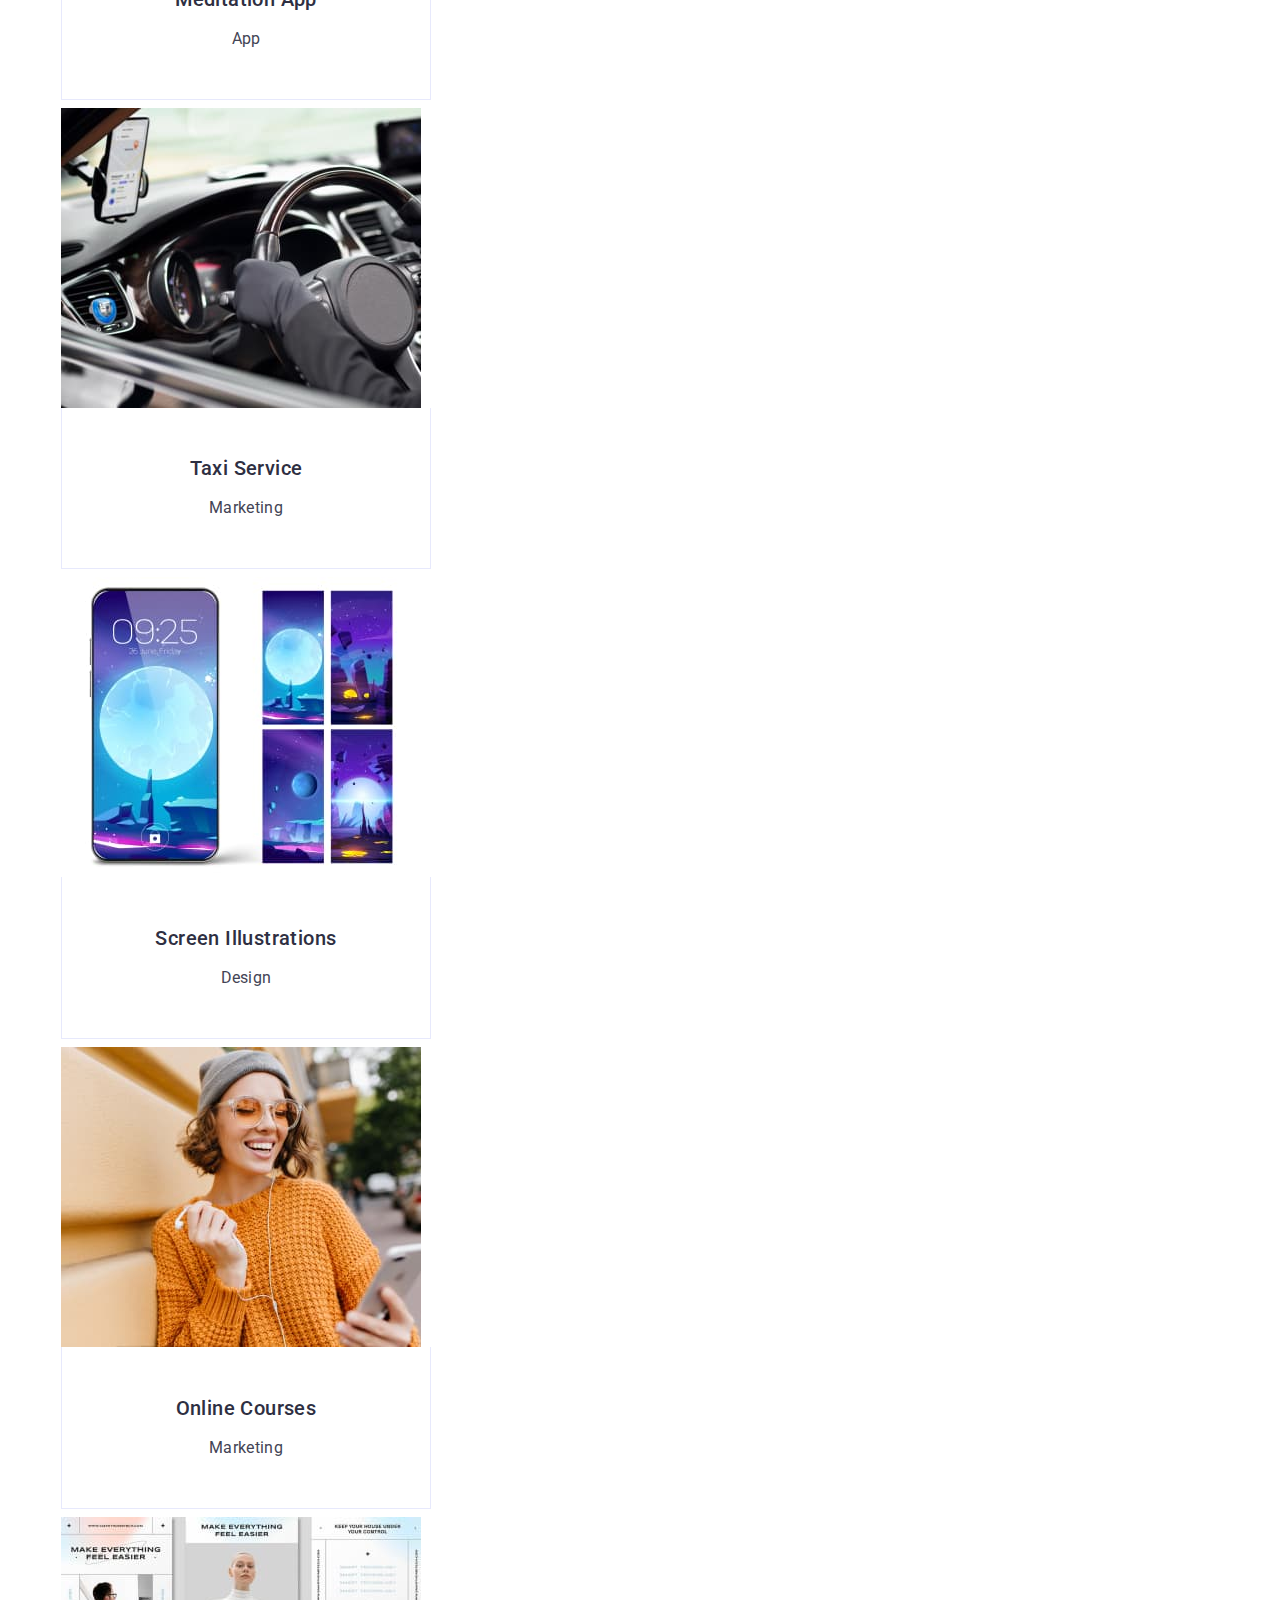
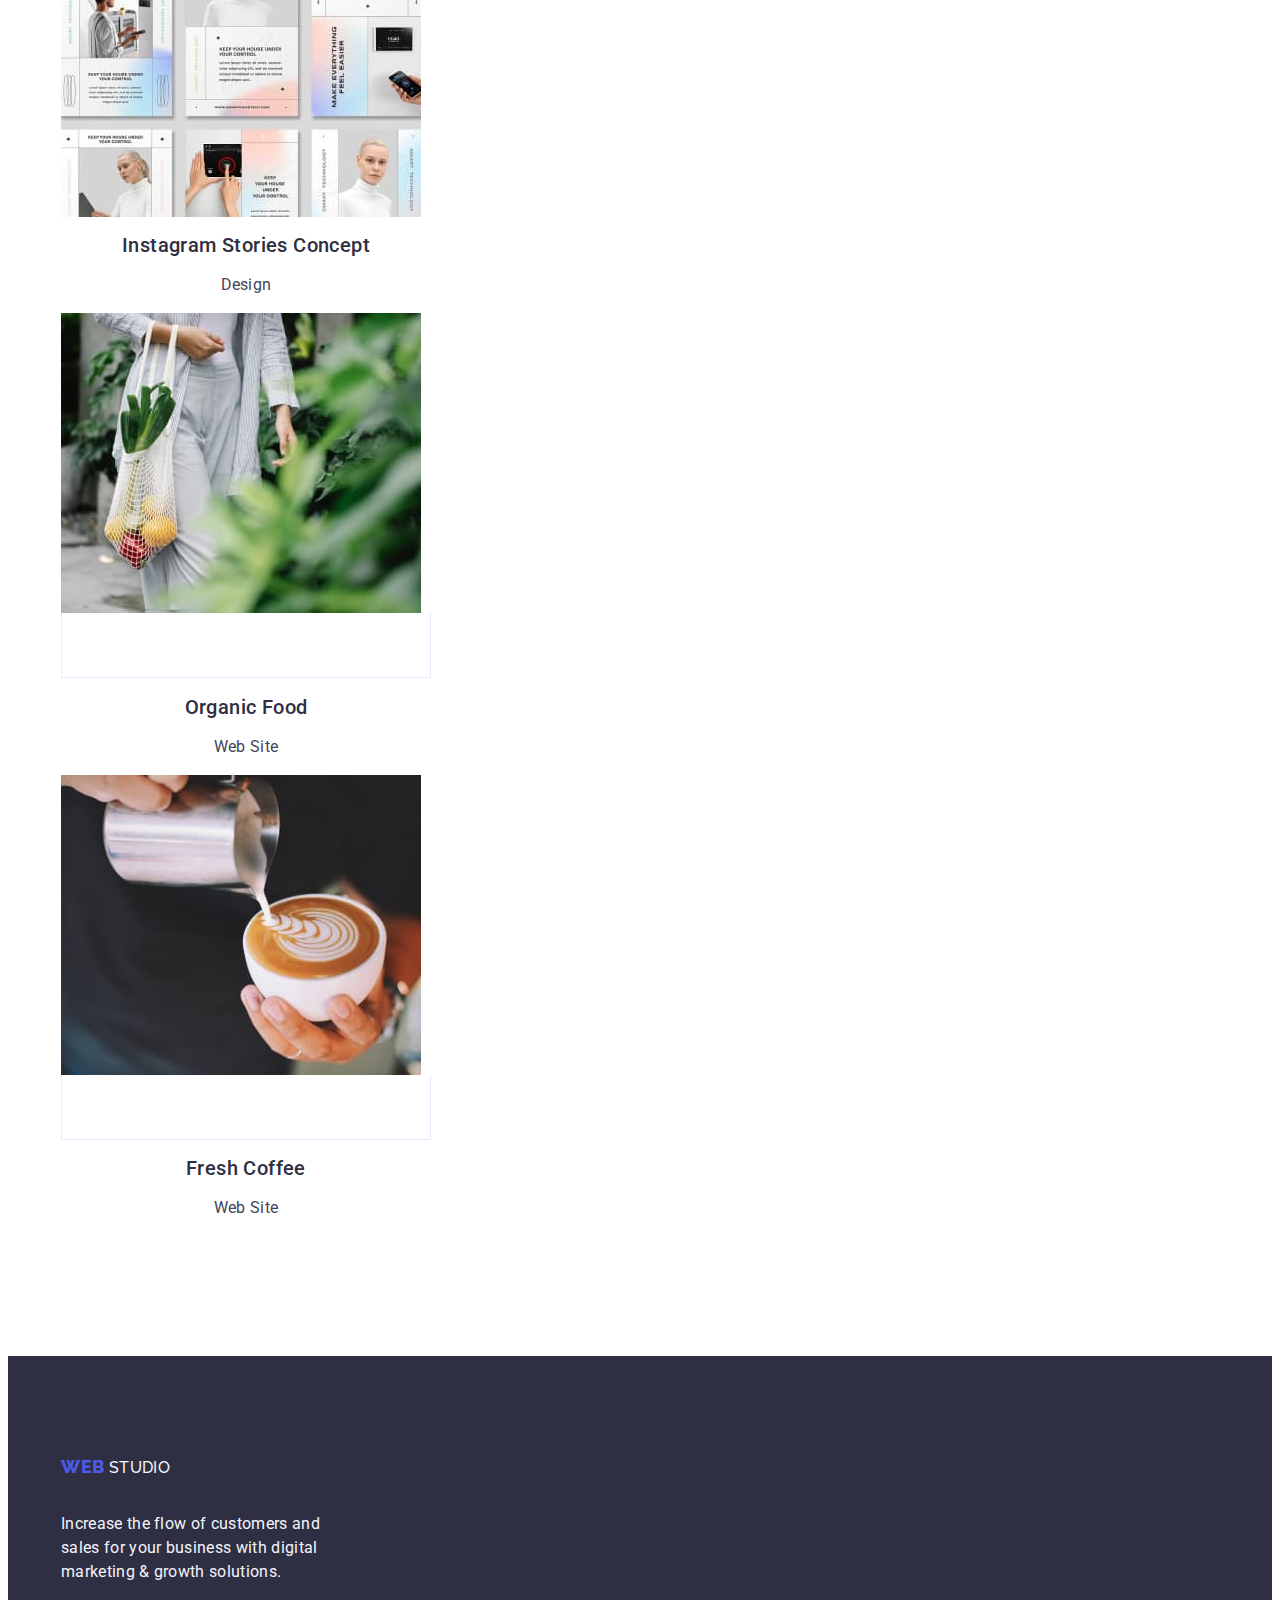
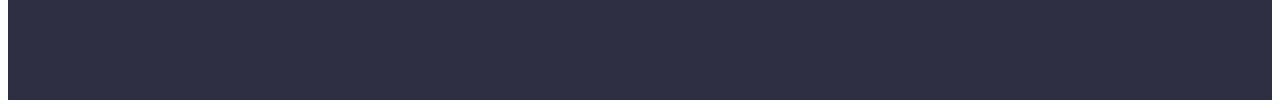
==== commit e2226974: "all" ====
--- a/portfolio.html
+++ b/portfolio.html
@@ -67,63 +67,63 @@
                 <li class="portfolio-li">
                     <a class="portfolio-img-a link" href="#">
                         <img src="./images/BankingAppInterfaceConcept.jpg" alt="Banking App Interface Concept" width="360" height="300">
-                        <h2 class="section-h-three">Banking App Interface Concept</h2>
-                        <p class="section-p">App</p>
+                       <div class="portfolio-li-div"><h2 class="section-h-three">Banking App Interface Concept</h2>
+                        <p class="section-p">App</p></div>
                     </a>
                 </li>
-                <li>
+                <li class="portfolio-li">
                     <a class="portfolio-img-a link" href="#">
                         <img src="./images/CashlessPayment.jpg" alt="Cashless Payment" width="360" height="300">
-                        <h2 class="section-h-three">Cashless Payment</h2>
-                        <p class="section-p">Marketing</p>
+                       <div class="portfolio-li-div"><h2 class="section-h-three">Cashless Payment</h2>
+                        <p class="section-p">Marketing</p></div>
                     </a>
                 </li>
                 <li class="portfolio-li">
                     <a class="portfolio-img-a link" href="#">
                         <img src="./images/MeditaionApp.jpg" alt="Meditaion App" width="360" height="300">
-                        <h2 class="section-h-three">Meditation App</h2>
-                        <p class="section-p">App</p>
+                        <div class="portfolio-li-div"><h2 class="section-h-three">Meditation App</h2>
+                        <p class="section-p">App</p></div>
                     </a>
                 </li>
                 <li class="portfolio-li">
                     <a class="portfolio-img-a link" href="#">
                         <img src="./images/TaxiService.jpg" alt="Taxi Service" width="360" height="300">
-                        <h2 class="section-h-three">Taxi Service</h2>
-                        <p class="section-p">Marketing</p>
+                       <div class="portfolio-li-div"> <h2 class="section-h-three">Taxi Service</h2>
+                        <p class="section-p">Marketing</p></div>
                     </a>
                 </li>
                 <li class="portfolio-li">
                     <a class="portfolio-img-a link" href="#">
                         <img src="./images/ScreenIllustrations.jpg" alt="Screen Illustrations" width="360" height="300">
-                        <h2  class="section-h-three">Screen Illustrations</h2>
-                        <p class="section-p">Design</p>
+                       <div class="portfolio-li-div"> <h2  class="section-h-three">Screen Illustrations</h2>
+                        <p class="section-p">Design</p></div>
                     </a>
                 </li>
                 <li class="portfolio-li">
                     <a class="portfolio-img-a link" href="#">
                         <img src="./images/OnlineCourses.jpg" alt="Online Courses" width="360" height="300">
-                        <h2 class="section-h-three">Online Courses</h2>
-                        <p class="section-p">Marketing</p>
+                       <div class="portfolio-li-div"> <h2 class="section-h-three">Online Courses</h2>
+                        <p class="section-p">Marketing</p></div>
                     </a>
                 </li>
                 <li class="portfolio-li">
                     <a class="portfolio-img-a link" href="#">
                         <img src="./images/InstagramStoriesConcept.jpg" alt="Instagram Stories Concept" width="360" height="300">
-                        <h2 class="section-h-three">Instagram Stories Concept</h2>
+                       <div></div> <h2 class="section-h-three">Instagram Stories Concept</h2>
                         <p class="section-p">Design</p>
                     </a>
                 </li>
                 <li class="portfolio-li">
                     <a class="portfolio-img-a link" href="#">
                         <img src="./images/OrganicFood.jpg" alt="Organic Food" width="360" height="300">
-                        <h2 class="section-h-three">Organic Food</h2>
+                       <div class="portfolio-li-div"></div> <h2 class="section-h-three">Organic Food</h2>
                         <p class="section-p">Web Site</p>
                     </a>
                 </li>
                 <li class="portfolio-li">
                     <a class="portfolio-img-a link" href="#">
                         <img src="./images/FreshCoffee.jpg" alt="Fresh Coffee" width="360" height="300">
-                        <h2 class="section-h-three">Fresh Coffee</h2>
+                       <div class="portfolio-li-div"></div> <h2 class="section-h-three">Fresh Coffee</h2>
                         <p class="section-p">Web Site</p>
                     </a>
                 </li>
--- a/css/styles.css
+++ b/css/styles.css
@@ -286,6 +286,7 @@
 }
 .portfolio-img-a{
     text-decoration: none;
+    width: calc((100% - 48px) / 3);
 }
 .footer-span{
     font-weight: 500;
@@ -300,5 +301,18 @@
     padding-top: 96px;
     padding-bottom: 120px;
 }
-
-    
+.portfolio-li{
+    display: flex;
+    flex-wrap: wrap;
+    column-gap: 24px;
+    row-gap: 48px;
+
+}
+.portfolio-li-div{
+    padding: 32px 16px;
+    border: 1px solid #e7e9fc;
+    border-top: none;
+    margin-bottom: 8px;
+}
+
+    
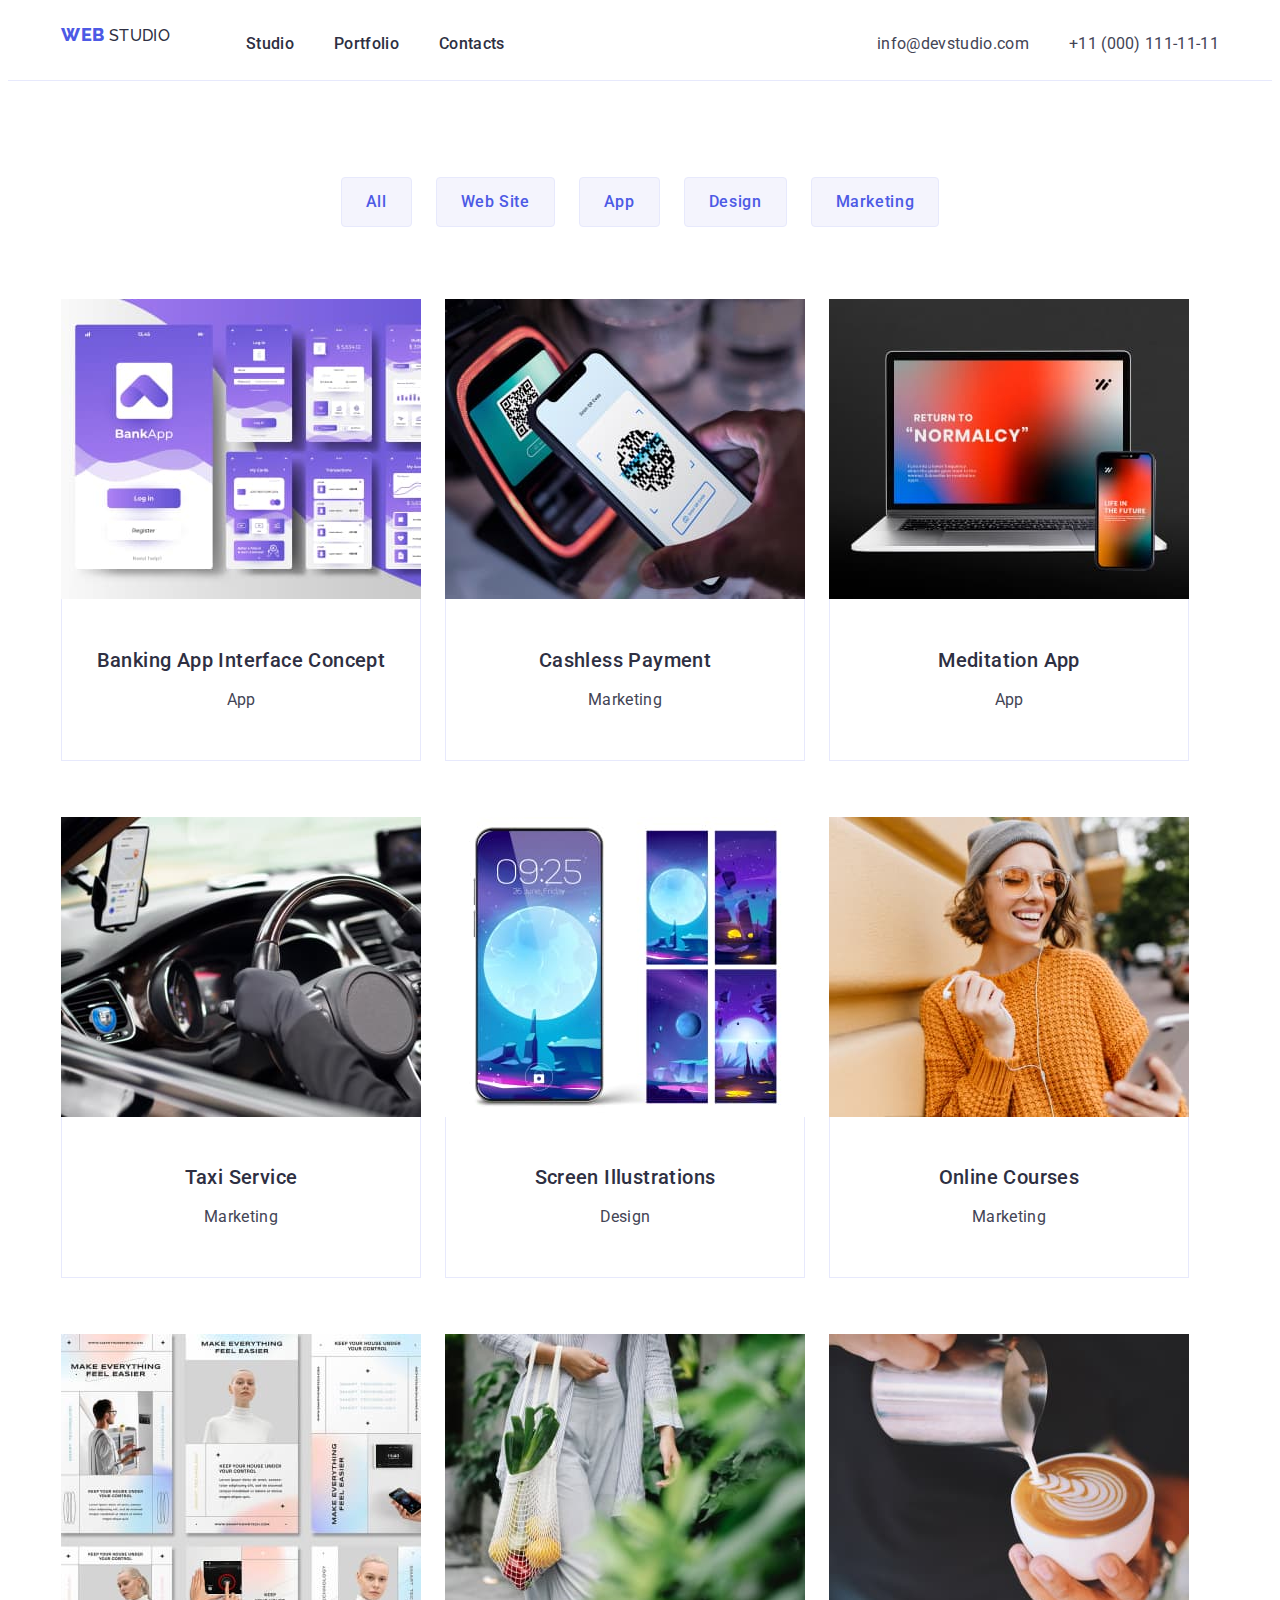
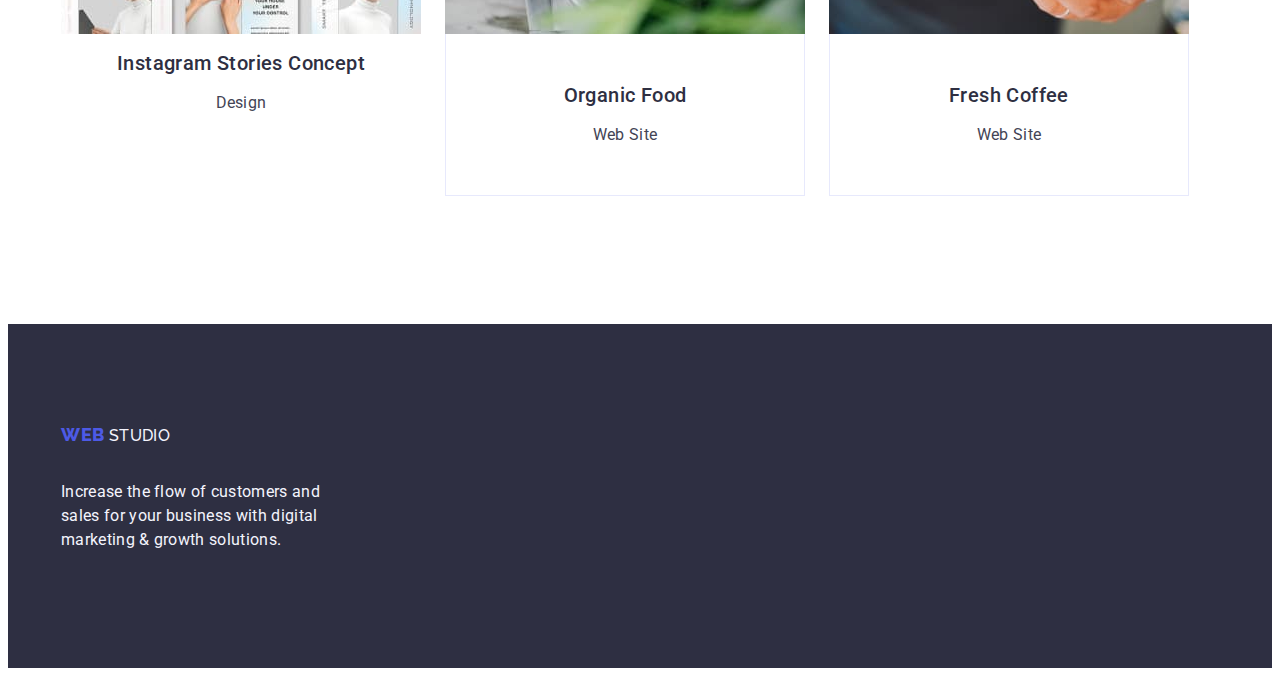
==== commit 707e56f4: "alll" ====
--- a/portfolio.html
+++ b/portfolio.html
@@ -109,22 +109,22 @@
                 <li class="portfolio-li">
                     <a class="portfolio-img-a link" href="#">
                         <img src="./images/InstagramStoriesConcept.jpg" alt="Instagram Stories Concept" width="360" height="300">
-                       <div></div> <h2 class="section-h-three">Instagram Stories Concept</h2>
-                        <p class="section-p">Design</p>
+                       <div> <h2 class="section-h-three">Instagram Stories Concept</h2>
+                        <p class="section-p">Design</p></div>
                     </a>
                 </li>
                 <li class="portfolio-li">
                     <a class="portfolio-img-a link" href="#">
                         <img src="./images/OrganicFood.jpg" alt="Organic Food" width="360" height="300">
-                       <div class="portfolio-li-div"></div> <h2 class="section-h-three">Organic Food</h2>
-                        <p class="section-p">Web Site</p>
+                       <div class="portfolio-li-div"> <h2 class="section-h-three">Organic Food</h2>
+                        <p class="section-p">Web Site</p></div>
                     </a>
                 </li>
                 <li class="portfolio-li">
                     <a class="portfolio-img-a link" href="#">
                         <img src="./images/FreshCoffee.jpg" alt="Fresh Coffee" width="360" height="300">
-                       <div class="portfolio-li-div"></div> <h2 class="section-h-three">Fresh Coffee</h2>
-                        <p class="section-p">Web Site</p>
+                       <div class="portfolio-li-div"> <h2 class="section-h-three">Fresh Coffee</h2>
+                        <p class="section-p">Web Site</p></div>
                     </a>
                 </li>
             </ul>
--- a/css/styles.css
+++ b/css/styles.css
@@ -283,6 +283,10 @@
 }
 .portfolio-ul-img{
     list-style: none;
+    display: flex;
+        flex-wrap: wrap;
+        column-gap: 24px;
+        row-gap: 48px;
 }
 .portfolio-img-a{
     text-decoration: none;
@@ -301,13 +305,7 @@
     padding-top: 96px;
     padding-bottom: 120px;
 }
-.portfolio-li{
-    display: flex;
-    flex-wrap: wrap;
-    column-gap: 24px;
-    row-gap: 48px;
-
-}
+
 .portfolio-li-div{
     padding: 32px 16px;
     border: 1px solid #e7e9fc;
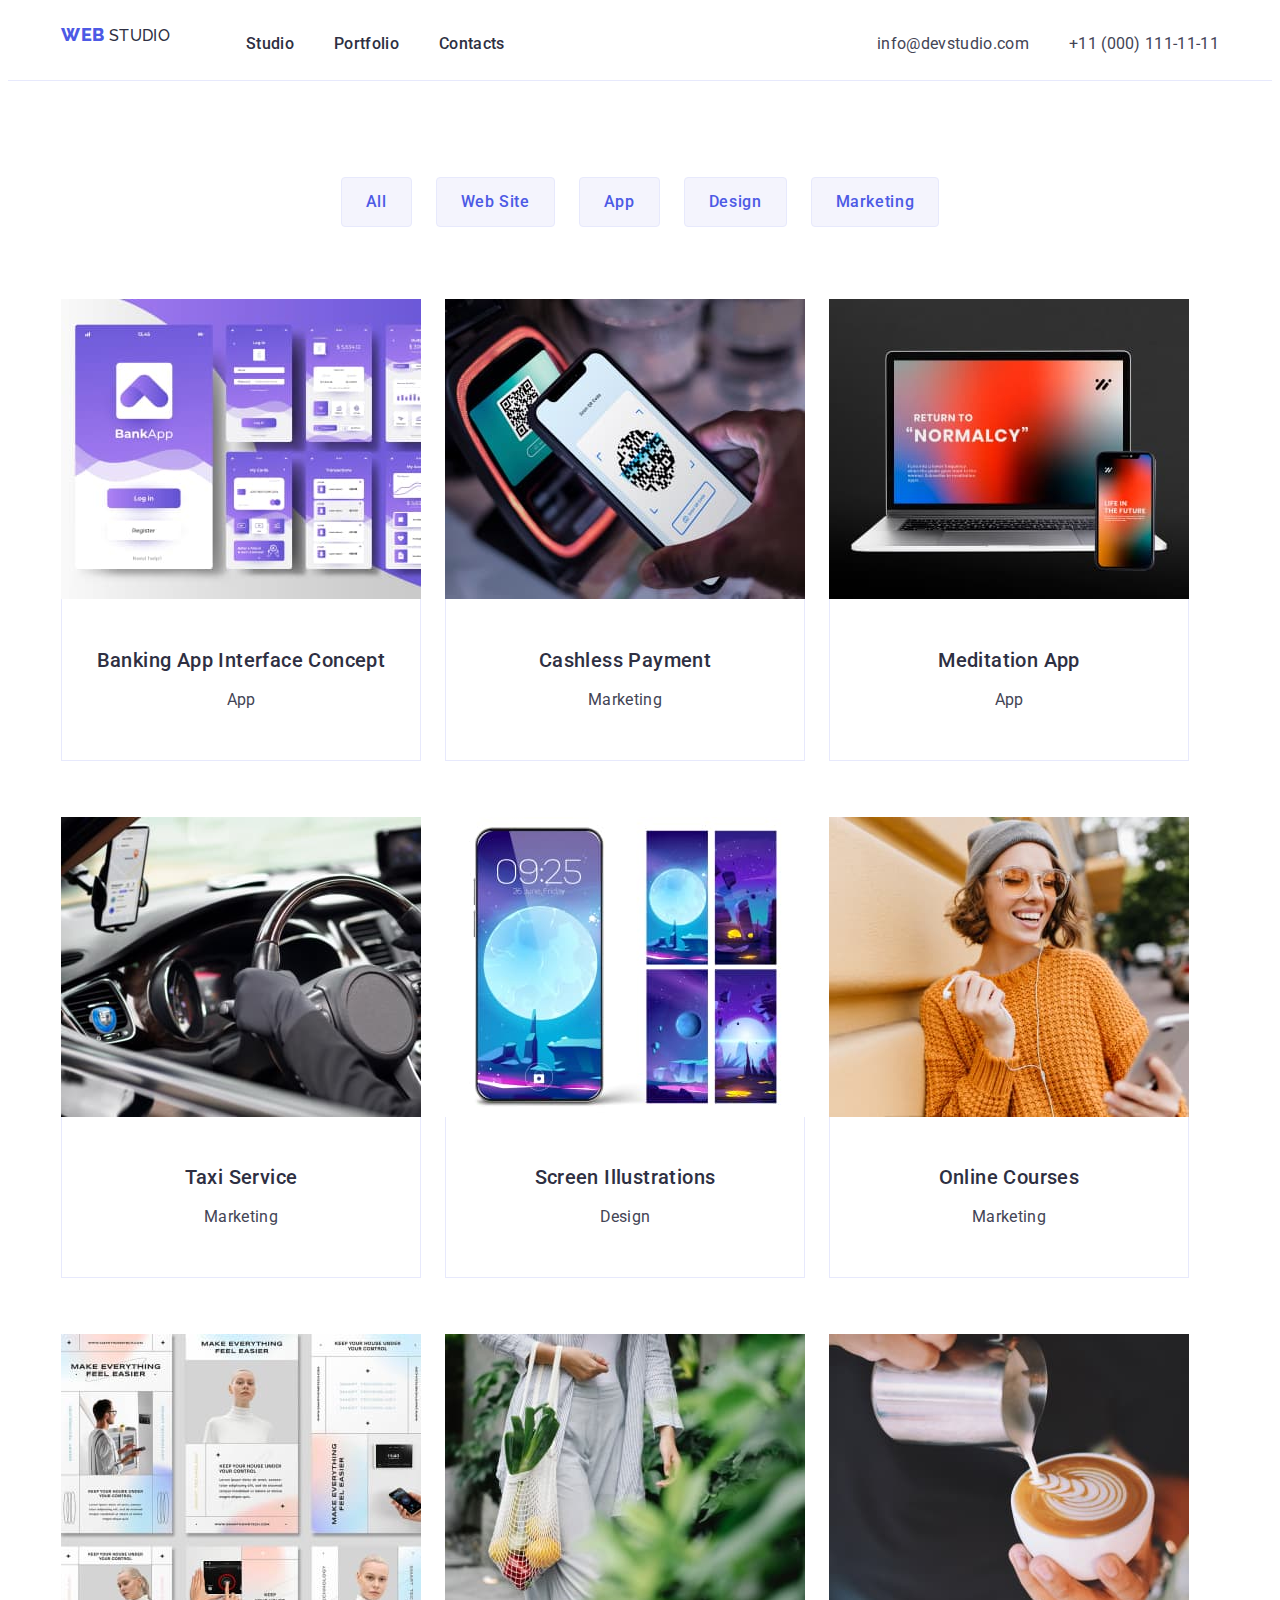
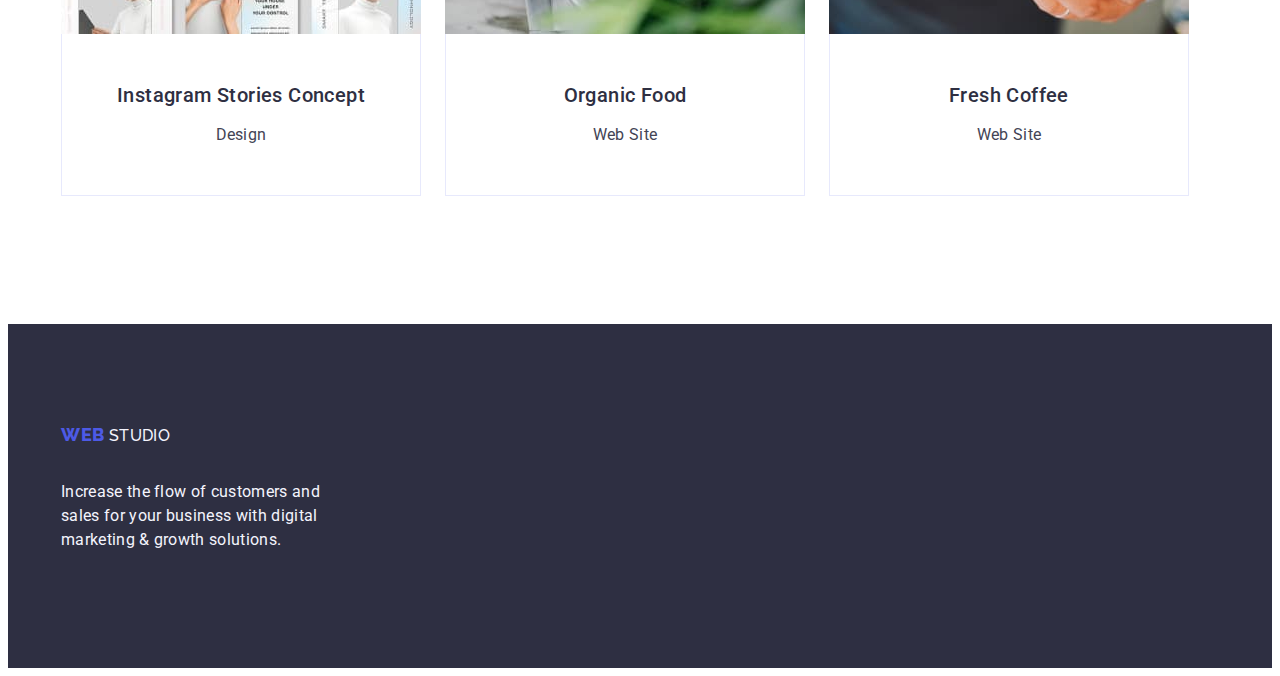
==== commit bb8626da: "yes" ====
--- a/portfolio.html
+++ b/portfolio.html
@@ -109,7 +109,7 @@
                 <li class="portfolio-li">
                     <a class="portfolio-img-a link" href="#">
                         <img src="./images/InstagramStoriesConcept.jpg" alt="Instagram Stories Concept" width="360" height="300">
-                       <div> <h2 class="section-h-three">Instagram Stories Concept</h2>
+                       <div class="portfolio-li-div"> <h2 class="section-h-three">Instagram Stories Concept</h2>
                         <p class="section-p">Design</p></div>
                     </a>
                 </li>
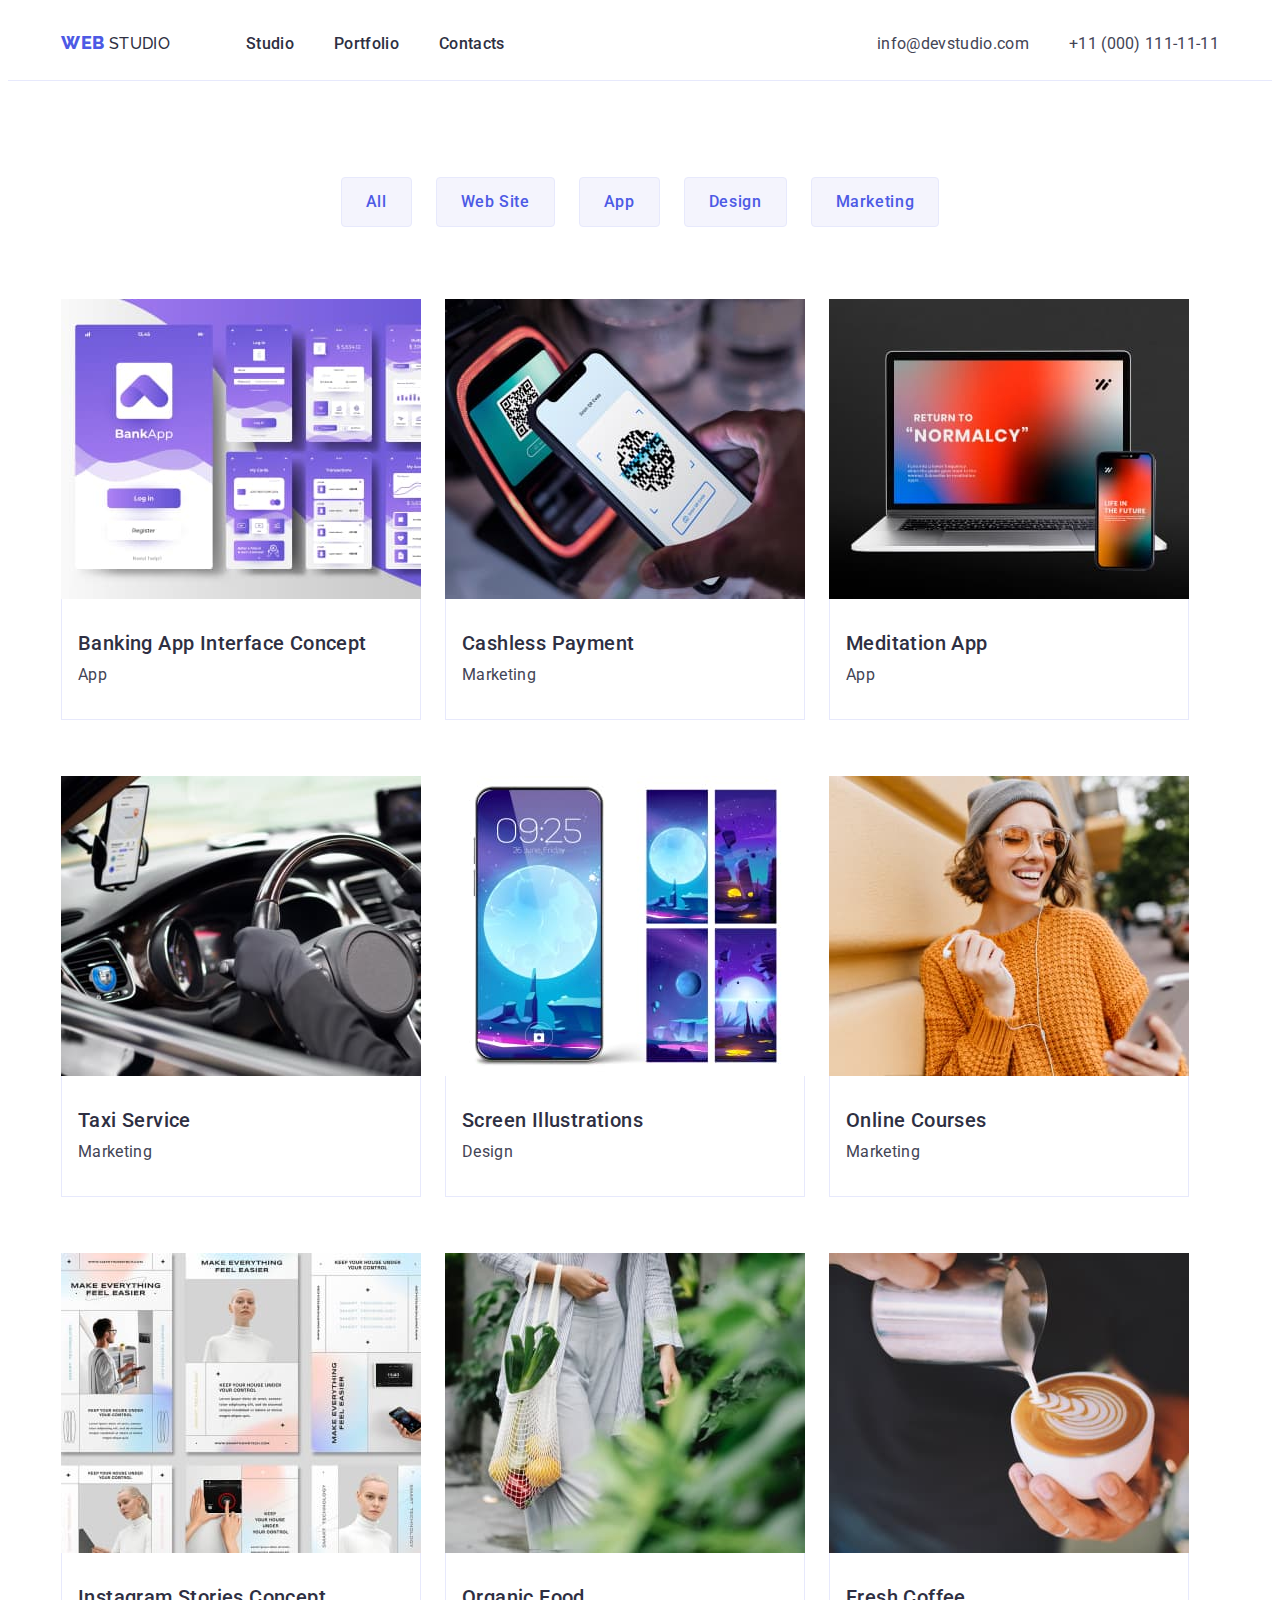
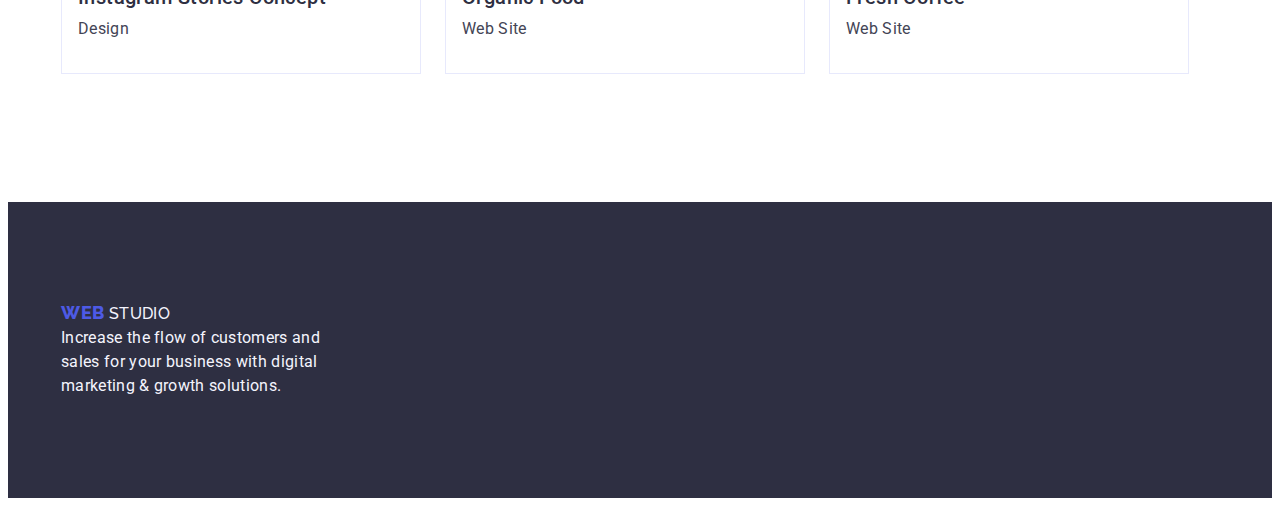
==== commit 5926dac2: "g" ====
--- a/portfolio.html
+++ b/portfolio.html
@@ -67,63 +67,63 @@
                 <li class="portfolio-li">
                     <a class="portfolio-img-a link" href="#">
                         <img src="./images/BankingAppInterfaceConcept.jpg" alt="Banking App Interface Concept" width="360" height="300">
-                       <div class="portfolio-li-div"><h2 class="section-h-three">Banking App Interface Concept</h2>
+                       <div class="portfolio-li-div"><h2 class="section-three">Banking App Interface Concept</h2>
                         <p class="section-p">App</p></div>
                     </a>
                 </li>
                 <li class="portfolio-li">
                     <a class="portfolio-img-a link" href="#">
                         <img src="./images/CashlessPayment.jpg" alt="Cashless Payment" width="360" height="300">
-                       <div class="portfolio-li-div"><h2 class="section-h-three">Cashless Payment</h2>
+                       <div class="portfolio-li-div"><h2 class="section-three">Cashless Payment</h2>
                         <p class="section-p">Marketing</p></div>
                     </a>
                 </li>
                 <li class="portfolio-li">
                     <a class="portfolio-img-a link" href="#">
                         <img src="./images/MeditaionApp.jpg" alt="Meditaion App" width="360" height="300">
-                        <div class="portfolio-li-div"><h2 class="section-h-three">Meditation App</h2>
+                        <div class="portfolio-li-div"><h2 class="section-three">Meditation App</h2>
                         <p class="section-p">App</p></div>
                     </a>
                 </li>
                 <li class="portfolio-li">
                     <a class="portfolio-img-a link" href="#">
                         <img src="./images/TaxiService.jpg" alt="Taxi Service" width="360" height="300">
-                       <div class="portfolio-li-div"> <h2 class="section-h-three">Taxi Service</h2>
+                       <div class="portfolio-li-div"> <h2 class="section-three">Taxi Service</h2>
                         <p class="section-p">Marketing</p></div>
                     </a>
                 </li>
                 <li class="portfolio-li">
                     <a class="portfolio-img-a link" href="#">
                         <img src="./images/ScreenIllustrations.jpg" alt="Screen Illustrations" width="360" height="300">
-                       <div class="portfolio-li-div"> <h2  class="section-h-three">Screen Illustrations</h2>
+                       <div class="portfolio-li-div"> <h2  class="section-three">Screen Illustrations</h2>
                         <p class="section-p">Design</p></div>
                     </a>
                 </li>
                 <li class="portfolio-li">
                     <a class="portfolio-img-a link" href="#">
                         <img src="./images/OnlineCourses.jpg" alt="Online Courses" width="360" height="300">
-                       <div class="portfolio-li-div"> <h2 class="section-h-three">Online Courses</h2>
+                       <div class="portfolio-li-div"> <h2 class="section-three">Online Courses</h2>
                         <p class="section-p">Marketing</p></div>
                     </a>
                 </li>
                 <li class="portfolio-li">
                     <a class="portfolio-img-a link" href="#">
                         <img src="./images/InstagramStoriesConcept.jpg" alt="Instagram Stories Concept" width="360" height="300">
-                       <div class="portfolio-li-div"> <h2 class="section-h-three">Instagram Stories Concept</h2>
+                       <div class="portfolio-li-div"> <h2 class="section-three">Instagram Stories Concept</h2>
                         <p class="section-p">Design</p></div>
                     </a>
                 </li>
                 <li class="portfolio-li">
                     <a class="portfolio-img-a link" href="#">
                         <img src="./images/OrganicFood.jpg" alt="Organic Food" width="360" height="300">
-                       <div class="portfolio-li-div"> <h2 class="section-h-three">Organic Food</h2>
+                       <div class="portfolio-li-div"> <h2 class="section-three">Organic Food</h2>
                         <p class="section-p">Web Site</p></div>
                     </a>
                 </li>
                 <li class="portfolio-li">
                     <a class="portfolio-img-a link" href="#">
                         <img src="./images/FreshCoffee.jpg" alt="Fresh Coffee" width="360" height="300">
-                       <div class="portfolio-li-div"> <h2 class="section-h-three">Fresh Coffee</h2>
+                       <div class="portfolio-li-div"> <h2 class="section-three">Fresh Coffee</h2>
                         <p class="section-p">Web Site</p></div>
                     </a>
                 </li>
--- a/css/styles.css
+++ b/css/styles.css
@@ -11,6 +11,23 @@
     font-family: "Roboto", sans-serif;
     color: #434455;
     background-color: #ffffff;
+}
+h1,
+h2,
+h3,
+h4,
+h5,
+h6,
+p {
+    margin-top: 0;
+    margin-bottom: 0;
+}
+
+ul,
+ol {
+    margin-top: 0;
+    margin-bottom: 0;
+    padding-left: 0;
 }
 .header {
     border-bottom: 1px solid #e7e9fc;
@@ -69,7 +86,8 @@
     text-decoration: none; 
     margin-right: 76px ;
     display: inline-block;
-    margin-bottom: 16px;
+    text-align: center;
+    
 }
 .header-address{
     font-style: normal;
@@ -152,10 +170,12 @@
 .section-h-one{
         font-size: 56px;
           line-height: 1.07;
-        text-align: center;
         letter-spacing: 0.02em;
         color: #ffffff;
         max-width: 496px;
+        text-align: center;
+        
+
 }
 .section-button{
     font-family: "Roboto", sans-serif;
@@ -191,15 +211,31 @@
     text-align: center;
     
     
+    
+}
+.section-three{
+    font-weight: 500;
+    font-size: 20px;
+    line-height: 1.2;
+    letter-spacing: 0.02em;
+    color: var(--brand-color);
+    margin-bottom: 8px;
 }
 
 .section-p{
     font-size: 16px;
+    line-height: 1.5;
+    letter-spacing: 0.02em;
+    color: #434455;
+    
+
+}
+.section-p-name{
+font-size: 16px;
     line-height: 1.5;
     letter-spacing: 0.02em;
     color: #434455;
     text-align: center;
-
 }
 .section-img-one{
     font-size: 36px;
@@ -229,7 +265,6 @@
 }
 .section-img-two{
      background-color:#FFFFFF;
-    margin-bottom: 72px;
     width: calc((100% - 72px) / 4);
     border-radius: 0px 0px 4px 4px;
     gap: 24px;
